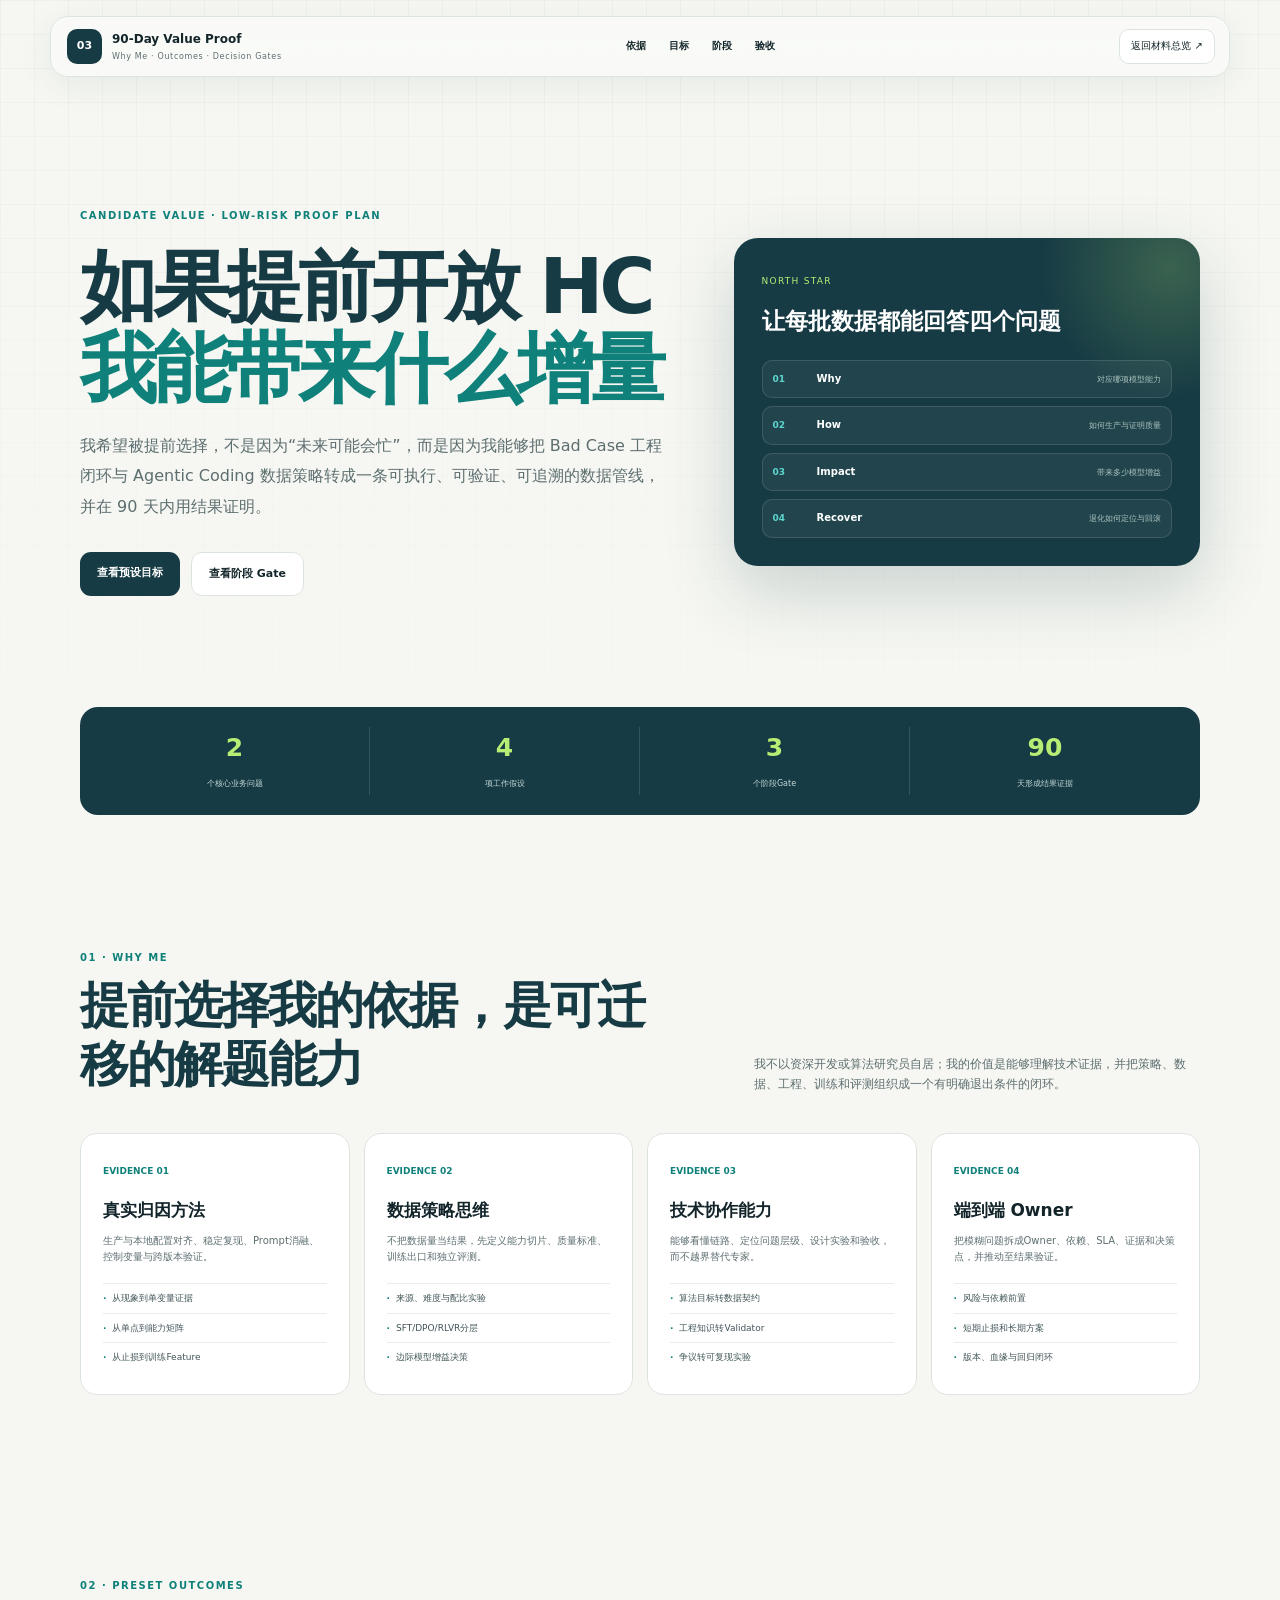
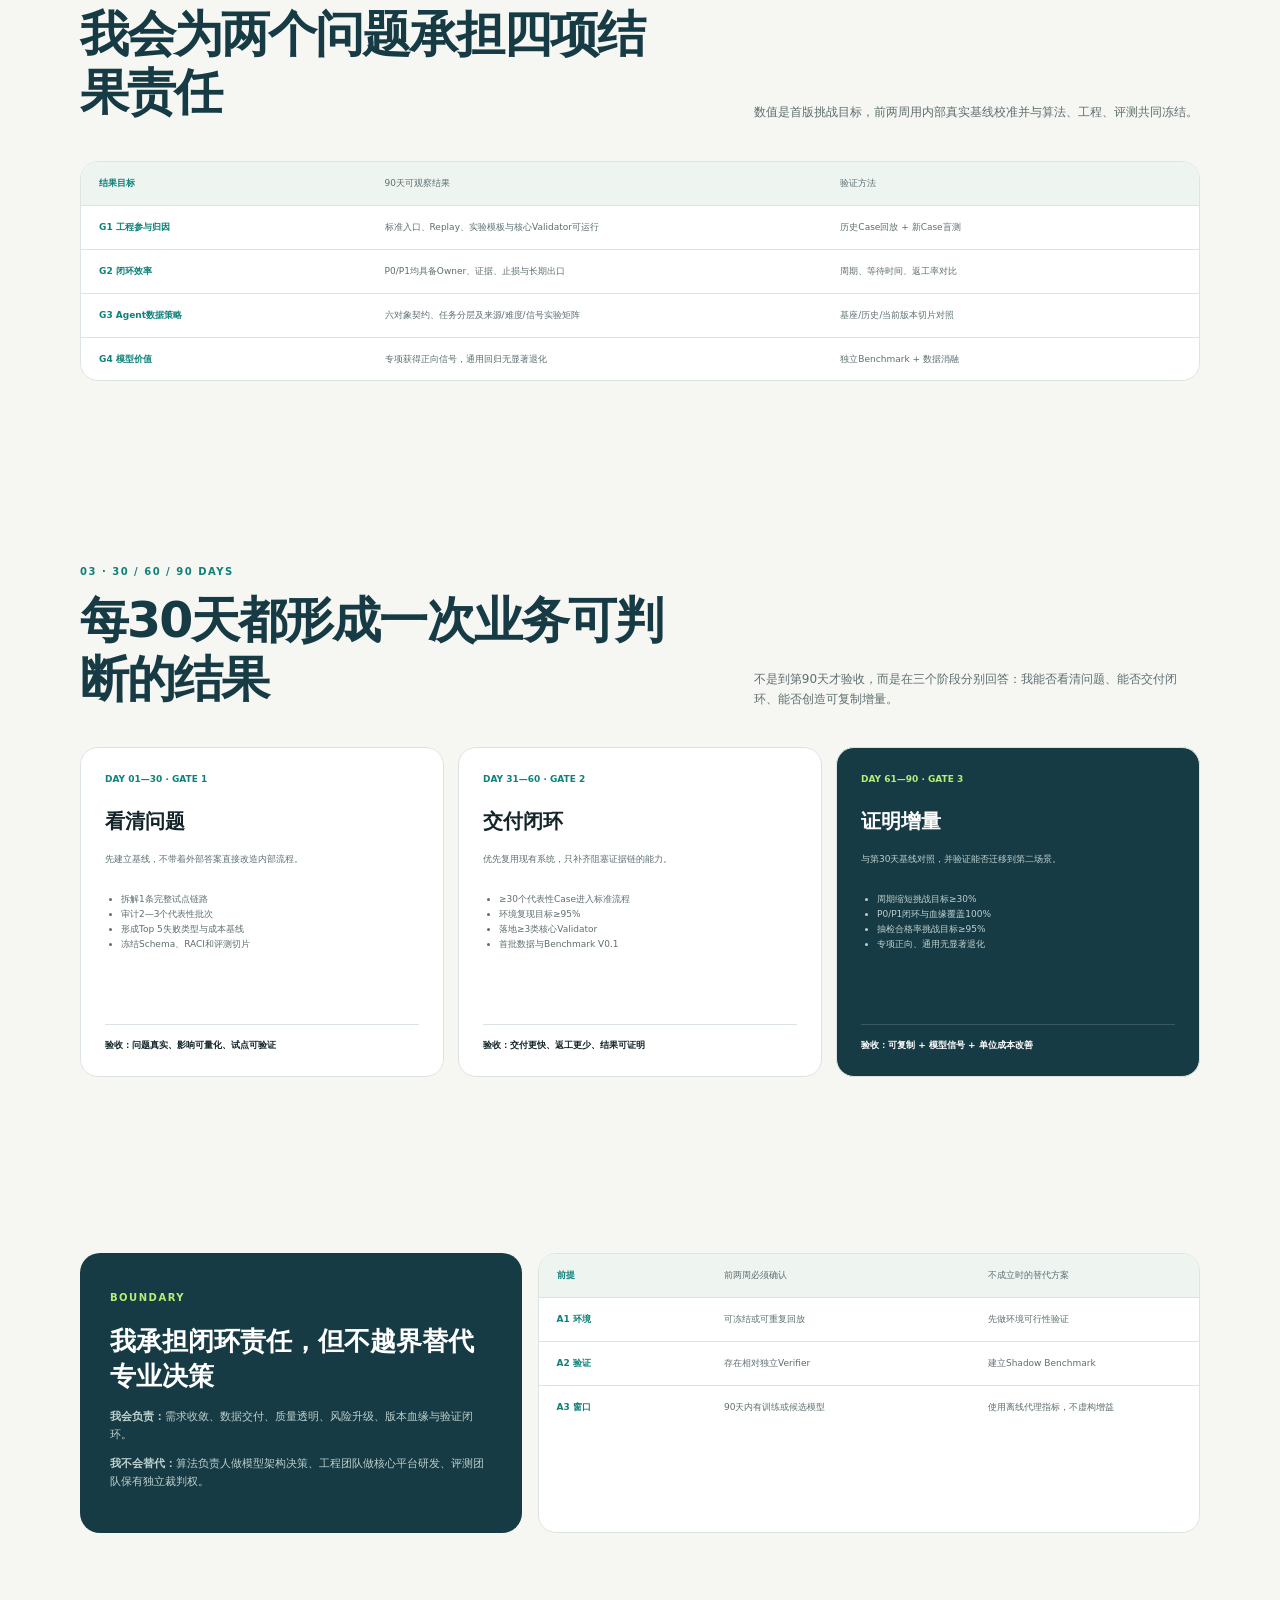
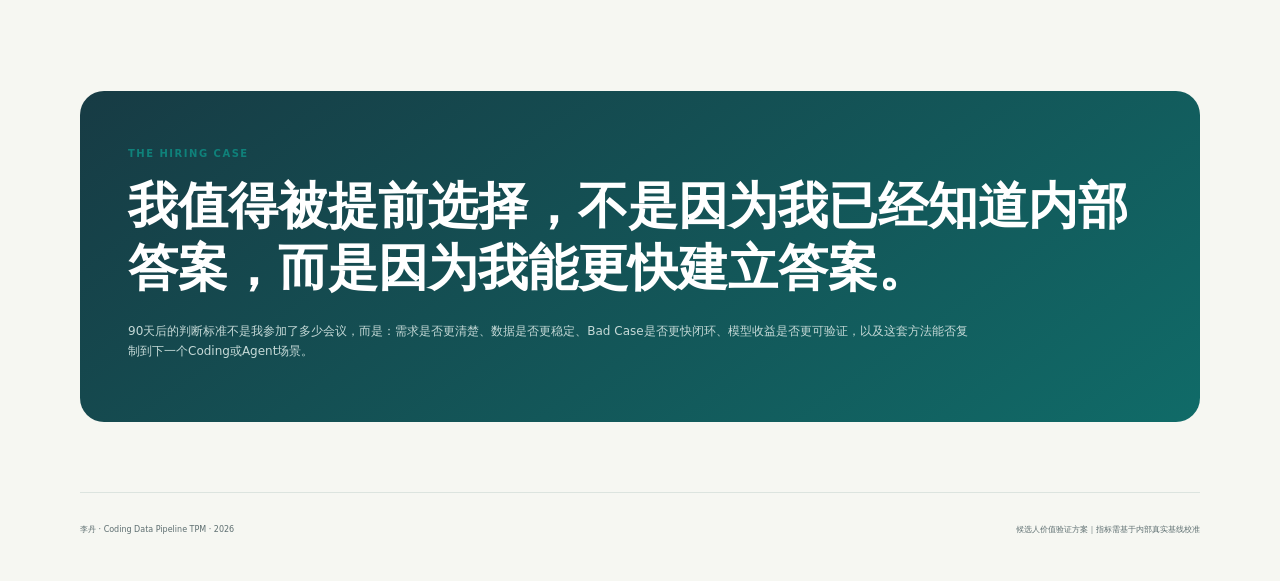
==== 90-day-value/index.html @ a31dce29 "Add three standalone interview material sites" ====
<!doctype html><html lang="zh-CN"><head><meta charset="utf-8"><meta name="viewport" content="width=device-width,initial-scale=1"><meta name="description" content="如果提前开放HC，李丹作为Coding数据管线TPM在30/60/90天可以创造什么可验证价值。"><title>提前招聘后的价值｜30/60/90 天验证计划</title><link rel="stylesheet" href="../brief.css"></head><body><div class="reading-progress"><span id="progressBar"></span></div>
<header class="nav"><a class="brand" href="#top"><i>03</i><span><b>90-Day Value Proof</b><small>Why Me · Outcomes · Decision Gates</small></span></a><nav class="nav-links"><a href="#why-me">依据</a><a href="#goals">目标</a><a href="#roadmap">阶段</a><a href="#metrics">验收</a></nav><a class="back" href="../">返回材料总览 ↗</a></header>
<main id="top"><section class="hero wrap"><div class="reveal"><div class="eyebrow">CANDIDATE VALUE · LOW-RISK PROOF PLAN</div><h1>如果提前开放 HC<br><span>我能带来什么增量</span></h1><p class="lead">我希望被提前选择，不是因为“未来可能会忙”，而是因为我能够把 Bad Case 工程闭环与 Agentic Coding 数据策略转成一条可执行、可验证、可追溯的数据管线，并在 90 天内用结果证明。</p><div class="actions"><a class="button" href="#goals">查看预设目标</a><a class="button ghost" href="#roadmap">查看阶段 Gate</a></div></div><aside class="hero-panel reveal"><span>NORTH STAR</span><h3>让每批数据都能回答四个问题</h3><div class="mini-flow"><div><b>01</b><strong>Why</strong><small>对应哪项模型能力</small></div><div><b>02</b><strong>How</strong><small>如何生产与证明质量</small></div><div><b>03</b><strong>Impact</strong><small>带来多少模型增益</small></div><div><b>04</b><strong>Recover</strong><small>退化如何定位与回滚</small></div></div></aside></section>
<section class="strip wrap reveal"><div><b>2</b><span>个核心业务问题</span></div><div><b>4</b><span>项工作假设</span></div><div><b>3</b><span>个阶段Gate</span></div><div><b>90</b><span>天形成结果证据</span></div></section>
<section class="section wrap" id="why-me"><div class="heading reveal"><div><span class="kicker">01 · WHY ME</span><h2>提前选择我的依据，是可迁移的解题能力</h2></div><p>我不以资深开发或算法研究员自居；我的价值是能够理解技术证据，并把策略、数据、工程、训练和评测组织成一个有明确退出条件的闭环。</p></div><div class="cards"><article class="card reveal"><span>EVIDENCE 01</span><h3>真实归因方法</h3><p>生产与本地配置对齐、稳定复现、Prompt消融、控制变量与跨版本验证。</p><ul><li>从现象到单变量证据</li><li>从单点到能力矩阵</li><li>从止损到训练Feature</li></ul></article><article class="card reveal"><span>EVIDENCE 02</span><h3>数据策略思维</h3><p>不把数据量当结果，先定义能力切片、质量标准、训练出口和独立评测。</p><ul><li>来源、难度与配比实验</li><li>SFT/DPO/RLVR分层</li><li>边际模型增益决策</li></ul></article><article class="card reveal"><span>EVIDENCE 03</span><h3>技术协作能力</h3><p>能够看懂链路、定位问题层级、设计实验和验收，而不越界替代专家。</p><ul><li>算法目标转数据契约</li><li>工程知识转Validator</li><li>争议转可复现实验</li></ul></article><article class="card reveal"><span>EVIDENCE 04</span><h3>端到端 Owner</h3><p>把模糊问题拆成Owner、依赖、SLA、证据和决策点，并推动至结果验证。</p><ul><li>风险与依赖前置</li><li>短期止损和长期方案</li><li>版本、血缘与回归闭环</li></ul></article></div></section>
<section class="section wrap" id="goals"><div class="heading reveal"><div><span class="kicker">02 · PRESET OUTCOMES</span><h2>我会为两个问题承担四项结果责任</h2></div><p>数值是首版挑战目标，前两周用内部真实基线校准并与算法、工程、评测共同冻结。</p></div><div class="table reveal"><div class="row"><b>结果目标</b><span>90天可观察结果</span><span>验证方法</span></div><div class="row"><b>G1 工程参与归因</b><span>标准入口、Replay、实验模板与核心Validator可运行</span><span>历史Case回放 + 新Case盲测</span></div><div class="row"><b>G2 闭环效率</b><span>P0/P1均具备Owner、证据、止损与长期出口</span><span>周期、等待时间、返工率对比</span></div><div class="row"><b>G3 Agent数据策略</b><span>六对象契约、任务分层及来源/难度/信号实验矩阵</span><span>基座/历史/当前版本切片对照</span></div><div class="row"><b>G4 模型价值</b><span>专项获得正向信号，通用回归无显著退化</span><span>独立Benchmark + 数据消融</span></div></div></section>
<section class="section wrap" id="roadmap"><div class="heading reveal"><div><span class="kicker">03 · 30 / 60 / 90 DAYS</span><h2>每30天都形成一次业务可判断的结果</h2></div><p>不是到第90天才验收，而是在三个阶段分别回答：我能否看清问题、能否交付闭环、能否创造可复制增量。</p></div><div class="roadmap"><article class="phase reveal"><span>DAY 01—30 · GATE 1</span><h3>看清问题</h3><p>先建立基线，不带着外部答案直接改造内部流程。</p><ul><li>拆解1条完整试点链路</li><li>审计2—3个代表性批次</li><li>形成Top 5失败类型与成本基线</li><li>冻结Schema、RACI和评测切片</li></ul><div class="outcome">验收：问题真实、影响可量化、试点可验证</div></article><article class="phase reveal"><span>DAY 31—60 · GATE 2</span><h3>交付闭环</h3><p>优先复用现有系统，只补齐阻塞证据链的能力。</p><ul><li>≥30个代表性Case进入标准流程</li><li>环境复现目标≥95%</li><li>落地≥3类核心Validator</li><li>首批数据与Benchmark V0.1</li></ul><div class="outcome">验收：交付更快、返工更少、结果可证明</div></article><article class="phase reveal"><span>DAY 61—90 · GATE 3</span><h3>证明增量</h3><p>与第30天基线对照，并验证能否迁移到第二场景。</p><ul><li>周期缩短挑战目标≥30%</li><li>P0/P1闭环与血缘覆盖100%</li><li>抽检合格率挑战目标≥95%</li><li>专项正向、通用无显著退化</li></ul><div class="outcome">验收：可复制 + 模型信号 + 单位成本改善</div></article></div></section>
<section class="section wrap" id="metrics"><div class="matrix"><div class="dark reveal"><span class="kicker">BOUNDARY</span><h3>我承担闭环责任，但不越界替代专业决策</h3><p><b>我会负责：</b>需求收敛、数据交付、质量透明、风险升级、版本血缘与验证闭环。</p><p><b>我不会替代：</b>算法负责人做模型架构决策、工程团队做核心平台研发、评测团队保有独立裁判权。</p></div><div class="table reveal"><div class="row"><b>前提</b><span>前两周必须确认</span><span>不成立时的替代方案</span></div><div class="row"><b>A1 环境</b><span>可冻结或可重复回放</span><span>先做环境可行性验证</span></div><div class="row"><b>A2 验证</b><span>存在相对独立Verifier</span><span>建立Shadow Benchmark</span></div><div class="row"><b>A3 窗口</b><span>90天内有训练或候选模型</span><span>使用离线代理指标，不虚构增益</span></div></div></div></section>
<section class="callout wrap reveal"><span class="kicker">THE HIRING CASE</span><h2>我值得被提前选择，不是因为我已经知道内部答案，而是因为我能更快建立答案。</h2><p>90天后的判断标准不是我参加了多少会议，而是：需求是否更清楚、数据是否更稳定、Bad Case是否更快闭环、模型收益是否更可验证，以及这套方法能否复制到下一个Coding或Agent场景。</p></section></main>
<footer class="wrap"><span>李丹 · Coding Data Pipeline TPM · 2026</span><span>候选人价值验证方案｜指标需基于内部真实基线校准</span></footer><script src="../script.js"></script></body></html>
---- brief.css ----
:root{--ink:#13252a;--muted:#5d6e70;--paper:#f6f7f2;--card:#fff;--line:#dce4df;--mint:#dff5e8;--cyan:#5dd6cf;--teal:#0f817a;--lime:#b7ed74;--navy:#173b44;--orange:#ee9d52;--shadow:0 22px 60px rgba(30,63,65,.09)}*{box-sizing:border-box}html{scroll-behavior:smooth}body{margin:0;background:var(--paper);color:var(--ink);font-family:Inter,"SF Pro Display","PingFang SC","Microsoft YaHei",system-ui,sans-serif;line-height:1.65}body:before{content:"";position:fixed;inset:0;z-index:-2;background-image:linear-gradient(rgba(23,59,68,.035) 1px,transparent 1px),linear-gradient(90deg,rgba(23,59,68,.035) 1px,transparent 1px);background-size:34px 34px;mask-image:linear-gradient(to bottom,black,transparent 90%)}a{color:inherit;text-decoration:none}.reading-progress{position:fixed;inset:0 0 auto;height:3px;z-index:100}.reading-progress span{display:block;height:100%;width:0;background:linear-gradient(90deg,var(--cyan),var(--lime))}.nav{position:sticky;top:16px;z-index:50;width:min(1180px,calc(100% - 34px));margin:16px auto 0;padding:12px 14px 12px 16px;border:1px solid var(--line);border-radius:18px;background:rgba(250,251,247,.88);backdrop-filter:blur(18px);display:flex;align-items:center;justify-content:space-between;box-shadow:0 8px 35px rgba(24,55,58,.07)}.brand{display:flex;align-items:center;gap:10px}.brand i{width:35px;height:35px;border-radius:10px;background:var(--navy);color:#fff;display:grid;place-items:center;font-size:11px;font-style:normal;font-weight:800}.brand b,.brand small{display:block}.brand b{font-size:12px}.brand small{font-size:8px;color:var(--muted);letter-spacing:.08em}.nav-links{display:flex;gap:23px;font-size:10px;font-weight:700}.nav-links a:hover{color:var(--teal)}.back{font-size:10px;border:1px solid var(--line);background:#fff;border-radius:10px;padding:8px 11px}.wrap{width:min(1120px,calc(100% - 48px));margin:auto}.hero{min-height:630px;display:grid;grid-template-columns:1.12fr .88fr;gap:60px;align-items:center;padding:80px 0 60px}.eyebrow,.kicker{font-size:10px;letter-spacing:.15em;color:var(--teal);font-weight:800}.hero h1{font-size:clamp(48px,6vw,78px);line-height:1.06;letter-spacing:-.055em;margin:22px 0;color:var(--navy)}.hero h1 span{color:var(--teal)}.lead{font-size:16px;color:var(--muted);max-width:670px;line-height:1.9}.actions{display:flex;gap:11px;margin-top:30px}.button{font-size:11px;font-weight:750;padding:12px 17px;border-radius:11px;background:var(--navy);color:#fff}.button.ghost{background:#fff;color:var(--ink);border:1px solid var(--line)}.hero-panel{background:var(--navy);color:#fff;border-radius:24px;padding:28px;box-shadow:0 25px 70px rgba(23,59,68,.2);position:relative;overflow:hidden}.hero-panel:before{content:"";position:absolute;width:260px;height:260px;border-radius:50%;right:-100px;top:-100px;background:radial-gradient(circle,rgba(183,237,116,.22),transparent 70%)}.hero-panel>span{font-size:9px;color:var(--lime);letter-spacing:.14em}.hero-panel h3{font-size:23px;line-height:1.45;margin:12px 0 22px}.hero-panel .mini-flow{display:flex;flex-direction:column;gap:8px}.mini-flow div{display:grid;grid-template-columns:34px 1fr auto;align-items:center;gap:10px;padding:10px;border:1px solid rgba(255,255,255,.12);background:rgba(255,255,255,.05);border-radius:10px}.mini-flow b{font-size:9px;color:var(--cyan)}.mini-flow strong{font-size:10px}.mini-flow small{font-size:8px;color:#aac2c0}.strip{display:grid;grid-template-columns:repeat(4,1fr);background:var(--navy);color:#fff;border-radius:18px;padding:20px;margin-bottom:40px}.strip div{text-align:center;border-right:1px solid rgba(255,255,255,.13)}.strip div:last-child{border:0}.strip b{display:block;font-size:25px;color:var(--lime)}.strip span{font-size:8px;color:#c2d8d6}.section{padding:88px 0}.heading{display:grid;grid-template-columns:1.15fr .85fr;gap:70px;align-items:end;margin-bottom:38px}.heading h2{font-size:clamp(32px,4vw,49px);line-height:1.2;letter-spacing:-.04em;color:var(--navy);margin:8px 0 0}.heading p{font-size:12px;color:var(--muted);margin:0}.cards{display:grid;grid-template-columns:repeat(4,1fr);gap:14px}.card{background:#fff;border:1px solid var(--line);border-radius:17px;padding:22px;min-height:250px}.card>span{font-size:9px;color:var(--teal);font-weight:800}.card h3{font-size:17px;line-height:1.45;margin:16px 0 8px}.card p{font-size:10px;color:var(--muted)}.card ul{list-style:none;padding:0;margin:17px 0 0}.card li{font-size:9px;color:#405457;padding:7px 0;border-top:1px solid #e8ede9}.card li:before{content:"·";color:var(--teal);font-weight:900;margin-right:6px}.board{background:#fff;border:1px solid var(--line);border-radius:21px;padding:27px;box-shadow:var(--shadow)}.board-head{display:flex;justify-content:space-between;align-items:center;margin-bottom:22px}.board-head h3{font-size:19px;margin:0}.badge{font-size:8px;color:var(--teal);background:var(--mint);border-radius:20px;padding:6px 9px}.pipeline{display:grid;grid-template-columns:repeat(6,1fr);gap:8px}.node{padding:14px 10px;border:1px solid var(--line);border-radius:12px;background:#fafbf8;min-height:110px}.node b{display:block;font-size:8px;color:var(--teal)}.node strong{display:block;font-size:10px;margin:11px 0 4px}.node small{font-size:8px;color:var(--muted)}.state{display:grid;grid-template-columns:repeat(5,1fr);gap:9px}.state div{border:1px solid var(--line);border-radius:13px;padding:15px;background:#fff}.state b{display:block;color:var(--teal);font-size:9px}.state strong{display:block;font-size:11px;margin:6px 0}.state small{font-size:8px;color:var(--muted)}.matrix{display:grid;grid-template-columns:.8fr 1.2fr;gap:16px}.dark{background:var(--navy);color:#fff;border-radius:20px;padding:30px}.dark .kicker{color:var(--lime)}.dark h3{font-size:26px;line-height:1.35;margin:14px 0}.dark p{font-size:11px;color:#bdd0ce}.table{background:#fff;border:1px solid var(--line);border-radius:18px;overflow:hidden}.row{display:grid;grid-template-columns:.8fr 1.3fr 1fr;gap:13px;padding:14px 18px;border-top:1px solid var(--line);align-items:center}.row:first-child{border:0;background:#eef5f0}.row b,.row span{font-size:9px}.row b{color:var(--teal)}.row span{color:var(--muted)}.roadmap{display:grid;grid-template-columns:repeat(3,1fr);gap:14px}.phase{background:#fff;border:1px solid var(--line);border-radius:18px;padding:24px;min-height:330px;display:flex;flex-direction:column}.phase:nth-child(3){background:var(--navy);color:#fff}.phase>span{font-size:9px;color:var(--teal);font-weight:800}.phase:nth-child(3)>span{color:var(--lime)}.phase h3{font-size:20px;margin:18px 0 5px}.phase p,.phase li{font-size:9px;color:var(--muted)}.phase:nth-child(3) p,.phase:nth-child(3) li{color:#bed1cf}.phase ul{padding-left:16px}.outcome{margin-top:auto;border-top:1px solid var(--line);padding-top:13px;font-size:9px;font-weight:700}.phase:nth-child(3) .outcome{border-color:rgba(255,255,255,.15)}.callout{background:linear-gradient(145deg,var(--navy),#106b68);color:#fff;border-radius:24px;padding:48px;margin:70px auto}.callout h2{font-size:clamp(30px,4vw,50px);line-height:1.25;margin:10px 0 22px}.callout p{font-size:12px;color:#c5d9d7;max-width:850px}.source-list{display:flex;gap:10px;flex-wrap:wrap;margin-top:25px}.source-list a{font-size:8px;padding:7px 9px;border:1px solid rgba(255,255,255,.18);border-radius:20px}footer{padding:30px 0 45px;border-top:1px solid var(--line);display:flex;justify-content:space-between;gap:30px;color:var(--muted);font-size:8px}.reveal{opacity:0;transform:translateY(16px);transition:.65s ease}.reveal.visible{opacity:1;transform:none}@media(max-width:900px){.hero,.heading,.matrix{grid-template-columns:1fr}.cards{grid-template-columns:repeat(2,1fr)}.pipeline{grid-template-columns:repeat(3,1fr)}.state{grid-template-columns:repeat(2,1fr)}.roadmap{grid-template-columns:1fr}.nav-links{display:none}}@media(max-width:600px){.wrap{width:calc(100% - 28px)}.hero{padding-top:60px;gap:25px}.hero h1{font-size:43px}.actions{flex-direction:column}.button{text-align:center}.cards{grid-template-columns:1fr}.pipeline{grid-template-columns:repeat(2,1fr)}.state{grid-template-columns:1fr}.strip{padding:15px 5px}.strip b{font-size:20px}.strip span{font-size:6px}.row{grid-template-columns:1fr;gap:4px}.callout{padding:32px 24px}footer{flex-direction:column}.nav{top:8px;width:calc(100% - 20px)}.back{display:none}}@media(prefers-reduced-motion:reduce){.reveal{opacity:1;transform:none;transition:none}}
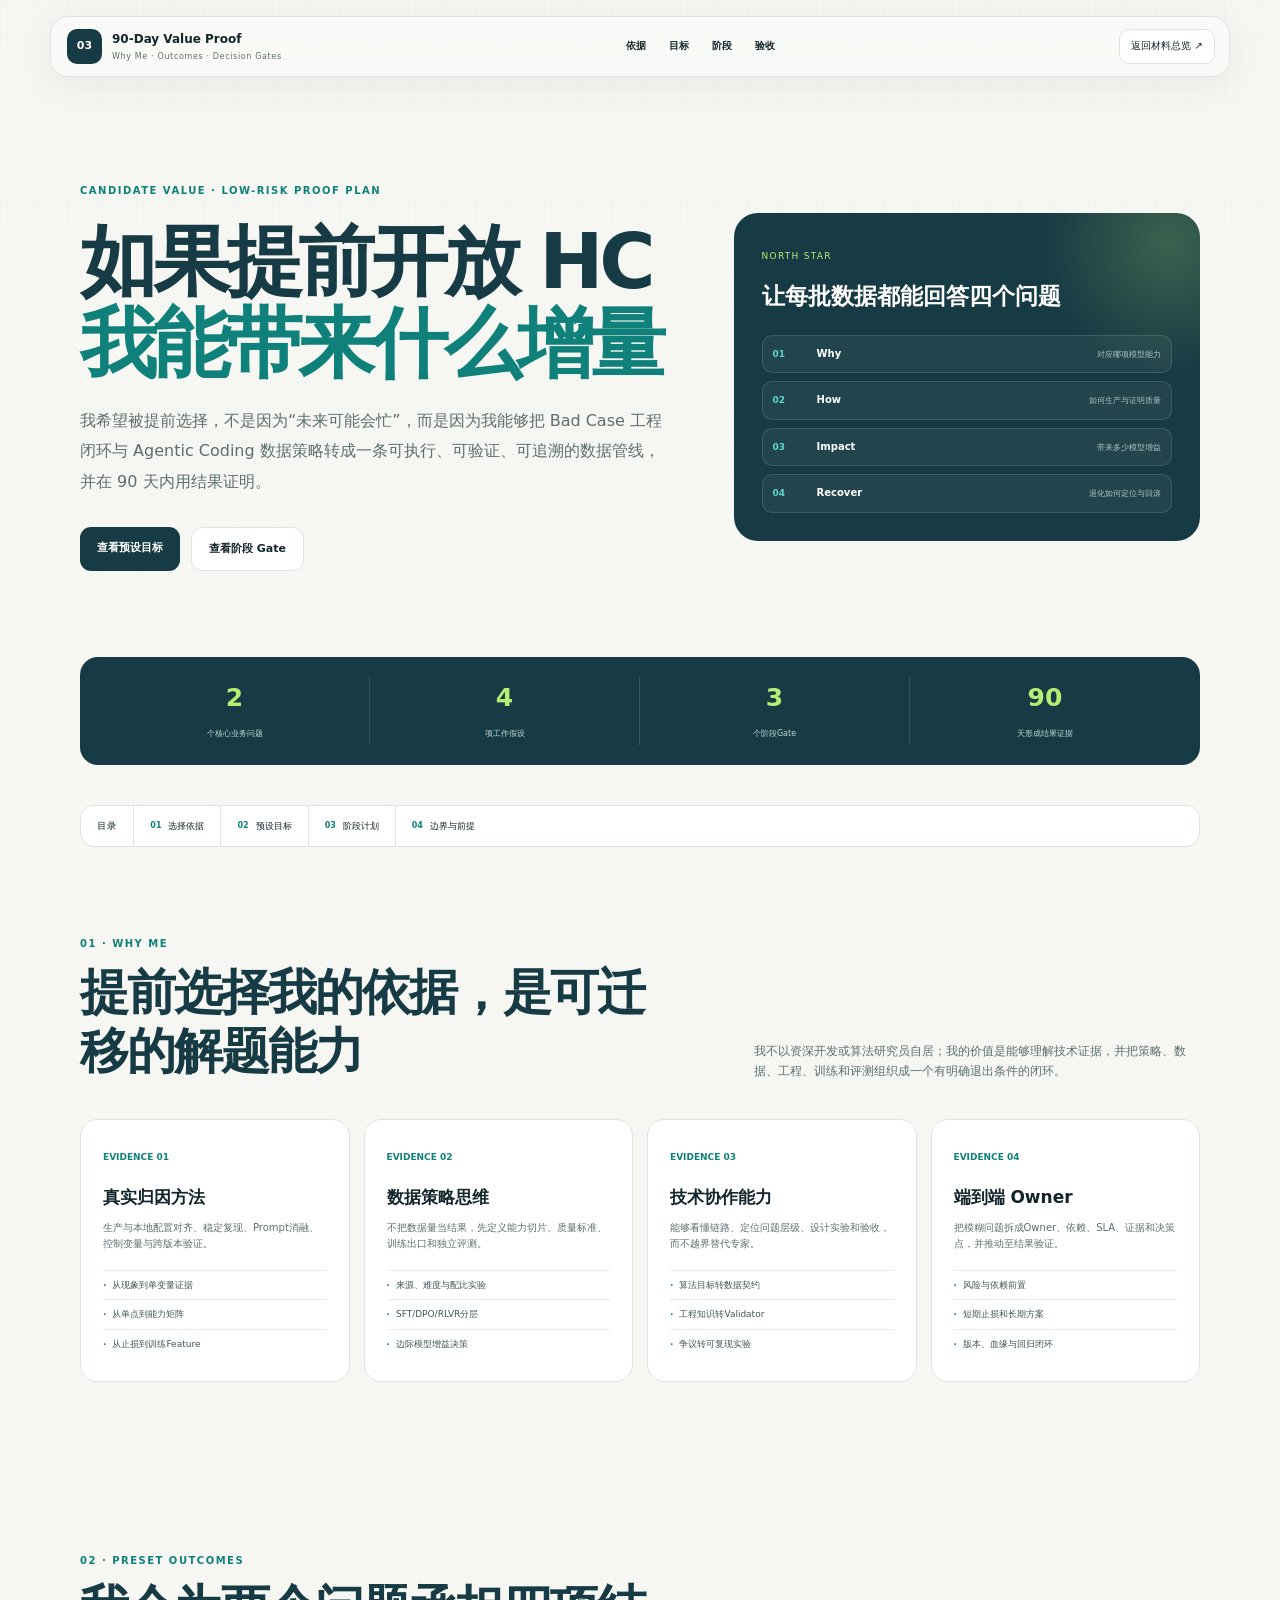
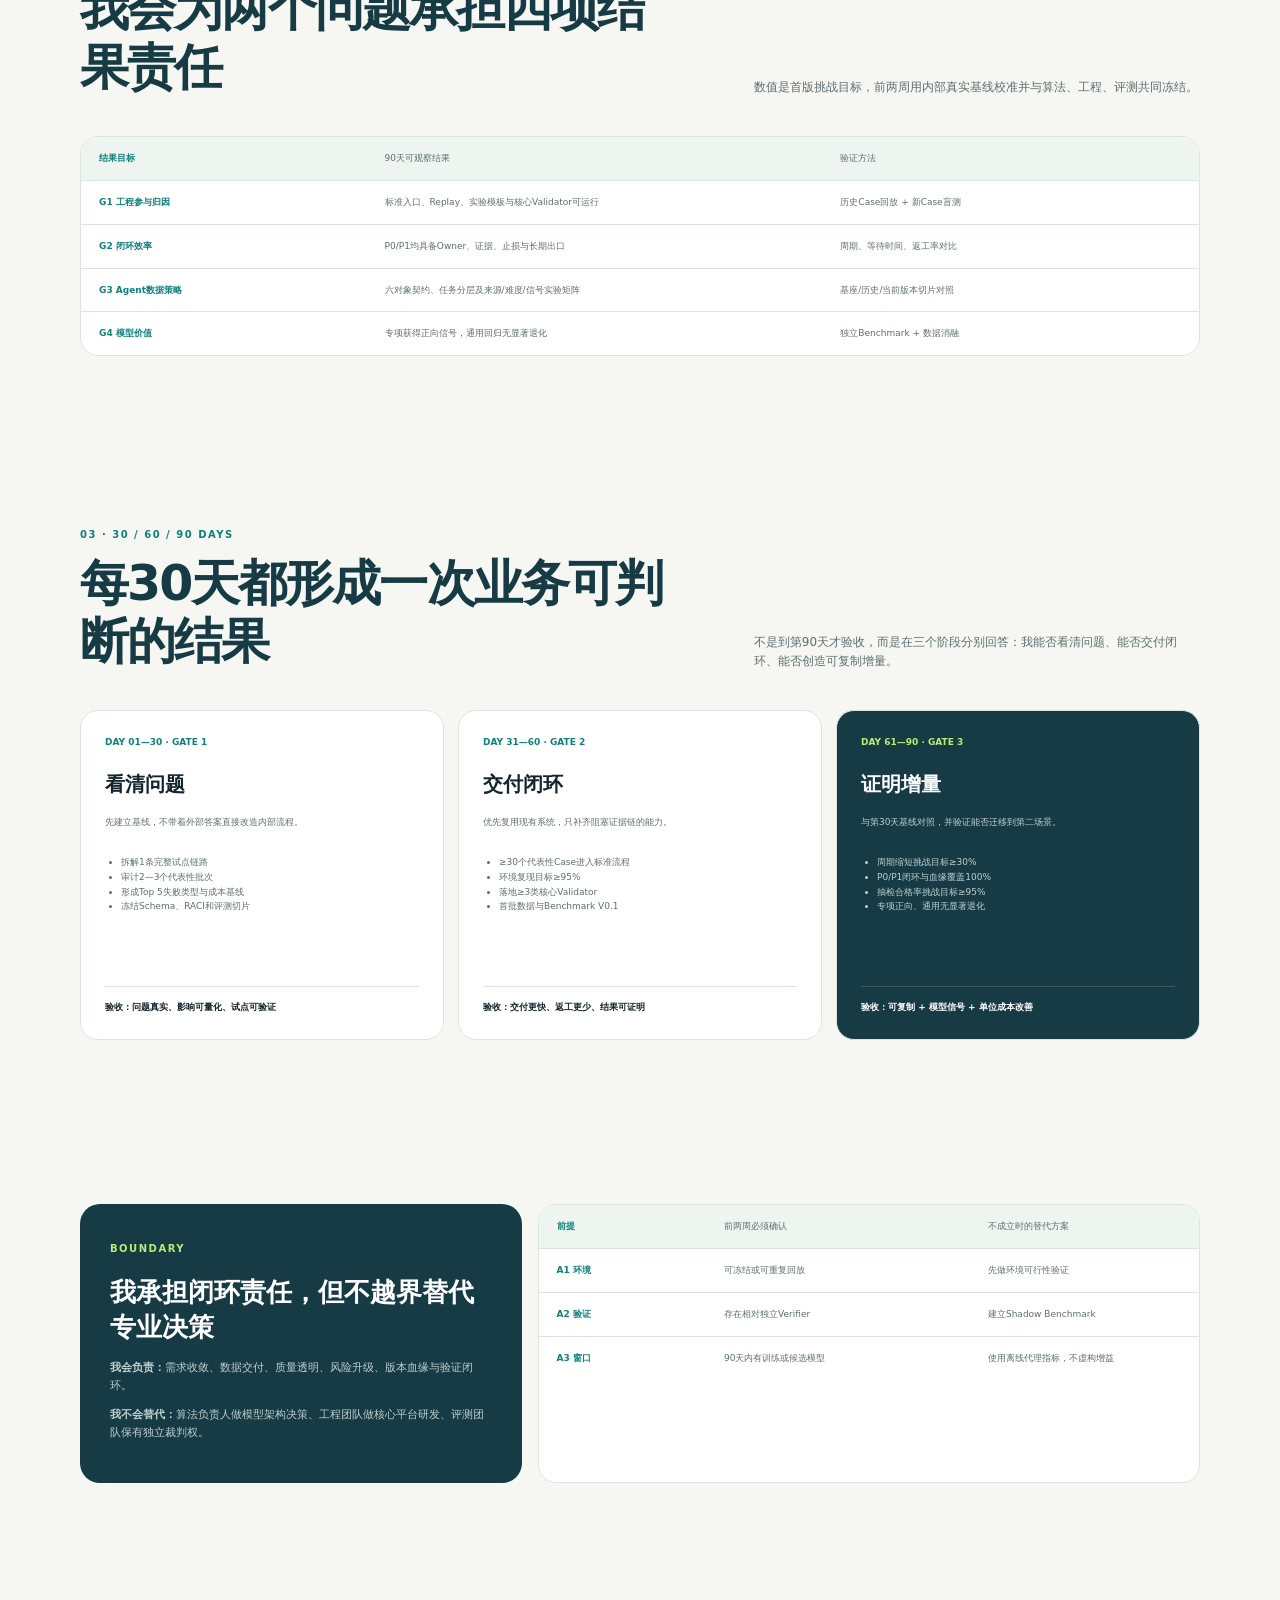
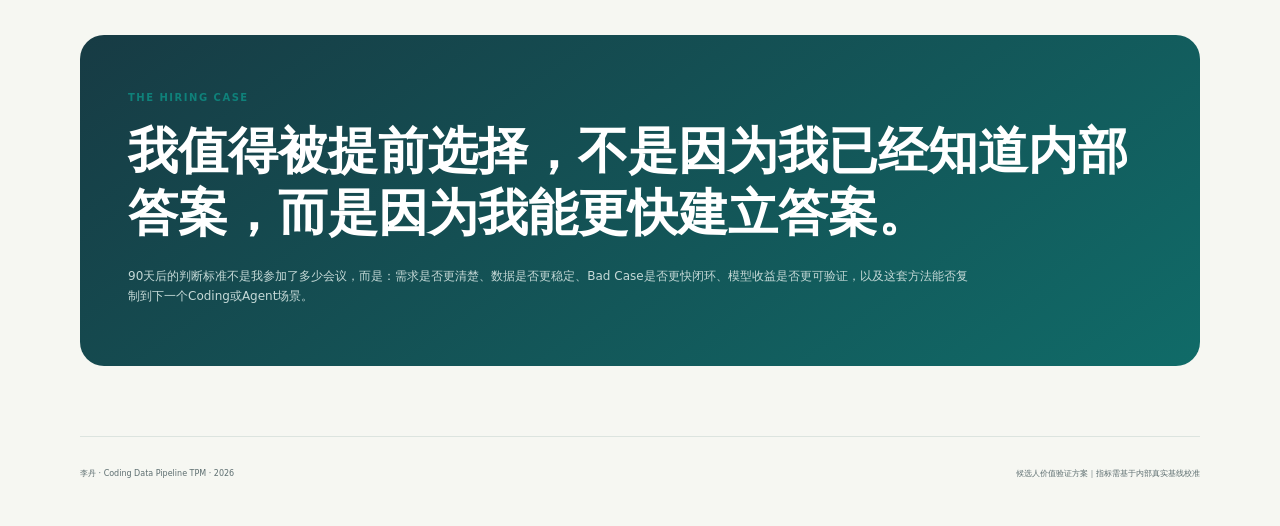
==== commit 6e93efa6: "Simplify pages and add contents navigation" ====
--- a/90-day-value/index.html
+++ b/90-day-value/index.html
@@ -1,7 +1,8 @@
-<!doctype html><html lang="zh-CN"><head><meta charset="utf-8"><meta name="viewport" content="width=device-width,initial-scale=1"><meta name="description" content="如果提前开放HC，李丹作为Coding数据管线TPM在30/60/90天可以创造什么可验证价值。"><title>提前招聘后的价值｜30/60/90 天验证计划</title><link rel="stylesheet" href="../brief.css"></head><body><div class="reading-progress"><span id="progressBar"></span></div>
+<!doctype html><html lang="zh-CN"><head><meta charset="utf-8"><meta name="viewport" content="width=device-width,initial-scale=1"><meta name="description" content="如果提前开放HC，李丹作为Coding数据管线TPM在30/60/90天可以创造什么可验证价值。"><title>提前招聘后的价值｜30/60/90 天验证计划</title><link rel="stylesheet" href="../brief.css"><link rel="stylesheet" href="../clean.css"></head><body><div class="reading-progress"><span id="progressBar"></span></div>
 <header class="nav"><a class="brand" href="#top"><i>03</i><span><b>90-Day Value Proof</b><small>Why Me · Outcomes · Decision Gates</small></span></a><nav class="nav-links"><a href="#why-me">依据</a><a href="#goals">目标</a><a href="#roadmap">阶段</a><a href="#metrics">验收</a></nav><a class="back" href="../">返回材料总览 ↗</a></header>
 <main id="top"><section class="hero wrap"><div class="reveal"><div class="eyebrow">CANDIDATE VALUE · LOW-RISK PROOF PLAN</div><h1>如果提前开放 HC<br><span>我能带来什么增量</span></h1><p class="lead">我希望被提前选择，不是因为“未来可能会忙”，而是因为我能够把 Bad Case 工程闭环与 Agentic Coding 数据策略转成一条可执行、可验证、可追溯的数据管线，并在 90 天内用结果证明。</p><div class="actions"><a class="button" href="#goals">查看预设目标</a><a class="button ghost" href="#roadmap">查看阶段 Gate</a></div></div><aside class="hero-panel reveal"><span>NORTH STAR</span><h3>让每批数据都能回答四个问题</h3><div class="mini-flow"><div><b>01</b><strong>Why</strong><small>对应哪项模型能力</small></div><div><b>02</b><strong>How</strong><small>如何生产与证明质量</small></div><div><b>03</b><strong>Impact</strong><small>带来多少模型增益</small></div><div><b>04</b><strong>Recover</strong><small>退化如何定位与回滚</small></div></div></aside></section>
 <section class="strip wrap reveal"><div><b>2</b><span>个核心业务问题</span></div><div><b>4</b><span>项工作假设</span></div><div><b>3</b><span>个阶段Gate</span></div><div><b>90</b><span>天形成结果证据</span></div></section>
+<aside class="toc wrap reveal" aria-label="页面目录"><span>目录</span><a href="#why-me"><b>01</b>选择依据</a><a href="#goals"><b>02</b>预设目标</a><a href="#roadmap"><b>03</b>阶段计划</a><a href="#metrics"><b>04</b>边界与前提</a></aside>
 <section class="section wrap" id="why-me"><div class="heading reveal"><div><span class="kicker">01 · WHY ME</span><h2>提前选择我的依据，是可迁移的解题能力</h2></div><p>我不以资深开发或算法研究员自居；我的价值是能够理解技术证据，并把策略、数据、工程、训练和评测组织成一个有明确退出条件的闭环。</p></div><div class="cards"><article class="card reveal"><span>EVIDENCE 01</span><h3>真实归因方法</h3><p>生产与本地配置对齐、稳定复现、Prompt消融、控制变量与跨版本验证。</p><ul><li>从现象到单变量证据</li><li>从单点到能力矩阵</li><li>从止损到训练Feature</li></ul></article><article class="card reveal"><span>EVIDENCE 02</span><h3>数据策略思维</h3><p>不把数据量当结果，先定义能力切片、质量标准、训练出口和独立评测。</p><ul><li>来源、难度与配比实验</li><li>SFT/DPO/RLVR分层</li><li>边际模型增益决策</li></ul></article><article class="card reveal"><span>EVIDENCE 03</span><h3>技术协作能力</h3><p>能够看懂链路、定位问题层级、设计实验和验收，而不越界替代专家。</p><ul><li>算法目标转数据契约</li><li>工程知识转Validator</li><li>争议转可复现实验</li></ul></article><article class="card reveal"><span>EVIDENCE 04</span><h3>端到端 Owner</h3><p>把模糊问题拆成Owner、依赖、SLA、证据和决策点，并推动至结果验证。</p><ul><li>风险与依赖前置</li><li>短期止损和长期方案</li><li>版本、血缘与回归闭环</li></ul></article></div></section>
 <section class="section wrap" id="goals"><div class="heading reveal"><div><span class="kicker">02 · PRESET OUTCOMES</span><h2>我会为两个问题承担四项结果责任</h2></div><p>数值是首版挑战目标，前两周用内部真实基线校准并与算法、工程、评测共同冻结。</p></div><div class="table reveal"><div class="row"><b>结果目标</b><span>90天可观察结果</span><span>验证方法</span></div><div class="row"><b>G1 工程参与归因</b><span>标准入口、Replay、实验模板与核心Validator可运行</span><span>历史Case回放 + 新Case盲测</span></div><div class="row"><b>G2 闭环效率</b><span>P0/P1均具备Owner、证据、止损与长期出口</span><span>周期、等待时间、返工率对比</span></div><div class="row"><b>G3 Agent数据策略</b><span>六对象契约、任务分层及来源/难度/信号实验矩阵</span><span>基座/历史/当前版本切片对照</span></div><div class="row"><b>G4 模型价值</b><span>专项获得正向信号，通用回归无显著退化</span><span>独立Benchmark + 数据消融</span></div></div></section>
 <section class="section wrap" id="roadmap"><div class="heading reveal"><div><span class="kicker">03 · 30 / 60 / 90 DAYS</span><h2>每30天都形成一次业务可判断的结果</h2></div><p>不是到第90天才验收，而是在三个阶段分别回答：我能否看清问题、能否交付闭环、能否创造可复制增量。</p></div><div class="roadmap"><article class="phase reveal"><span>DAY 01—30 · GATE 1</span><h3>看清问题</h3><p>先建立基线，不带着外部答案直接改造内部流程。</p><ul><li>拆解1条完整试点链路</li><li>审计2—3个代表性批次</li><li>形成Top 5失败类型与成本基线</li><li>冻结Schema、RACI和评测切片</li></ul><div class="outcome">验收：问题真实、影响可量化、试点可验证</div></article><article class="phase reveal"><span>DAY 31—60 · GATE 2</span><h3>交付闭环</h3><p>优先复用现有系统，只补齐阻塞证据链的能力。</p><ul><li>≥30个代表性Case进入标准流程</li><li>环境复现目标≥95%</li><li>落地≥3类核心Validator</li><li>首批数据与Benchmark V0.1</li></ul><div class="outcome">验收：交付更快、返工更少、结果可证明</div></article><article class="phase reveal"><span>DAY 61—90 · GATE 3</span><h3>证明增量</h3><p>与第30天基线对照，并验证能否迁移到第二场景。</p><ul><li>周期缩短挑战目标≥30%</li><li>P0/P1闭环与血缘覆盖100%</li><li>抽检合格率挑战目标≥95%</li><li>专项正向、通用无显著退化</li></ul><div class="outcome">验收：可复制 + 模型信号 + 单位成本改善</div></article></div></section>
--- a/clean.css
+++ b/clean.css
@@ -0,0 +1,3 @@
+/* Shared clarity pass: quieter background, flatter cards and explicit contents navigation. */
+body:before{opacity:.58}.hero{min-height:580px}.section{padding-top:82px;padding-bottom:82px}.hero-panel,.board,.card,.table,.phase,.strategy-card,.flow-board,.compare,.metric-rings,.metric-bars{box-shadow:none!important}.callout{box-shadow:none}.toc,.overview-toc{display:flex;align-items:center;gap:0;background:#fff;border:1px solid var(--line);border-radius:14px;padding:0 16px;margin-top:15px;overflow-x:auto}.toc>span,.overview-toc>span{font-size:9px;letter-spacing:.13em;color:var(--muted);font-weight:800;padding-right:16px;white-space:nowrap}.toc a,.overview-toc a{display:flex;align-items:center;gap:7px;padding:13px 16px;border-left:1px solid var(--line);font-size:9px;white-space:nowrap}.toc a:hover,.overview-toc a:hover{color:var(--teal);background:#f8faf7}.toc a b,.overview-toc a b{color:var(--teal);font-size:8px}.materials a{box-shadow:none!important}.materials a:hover{transform:none!important;background:#fbfcf9}
+@media(max-width:700px){.hero{min-height:auto}.section{padding-top:66px;padding-bottom:66px}.toc,.overview-toc{padding:0 10px}.toc a,.overview-toc a{padding:11px 12px}}
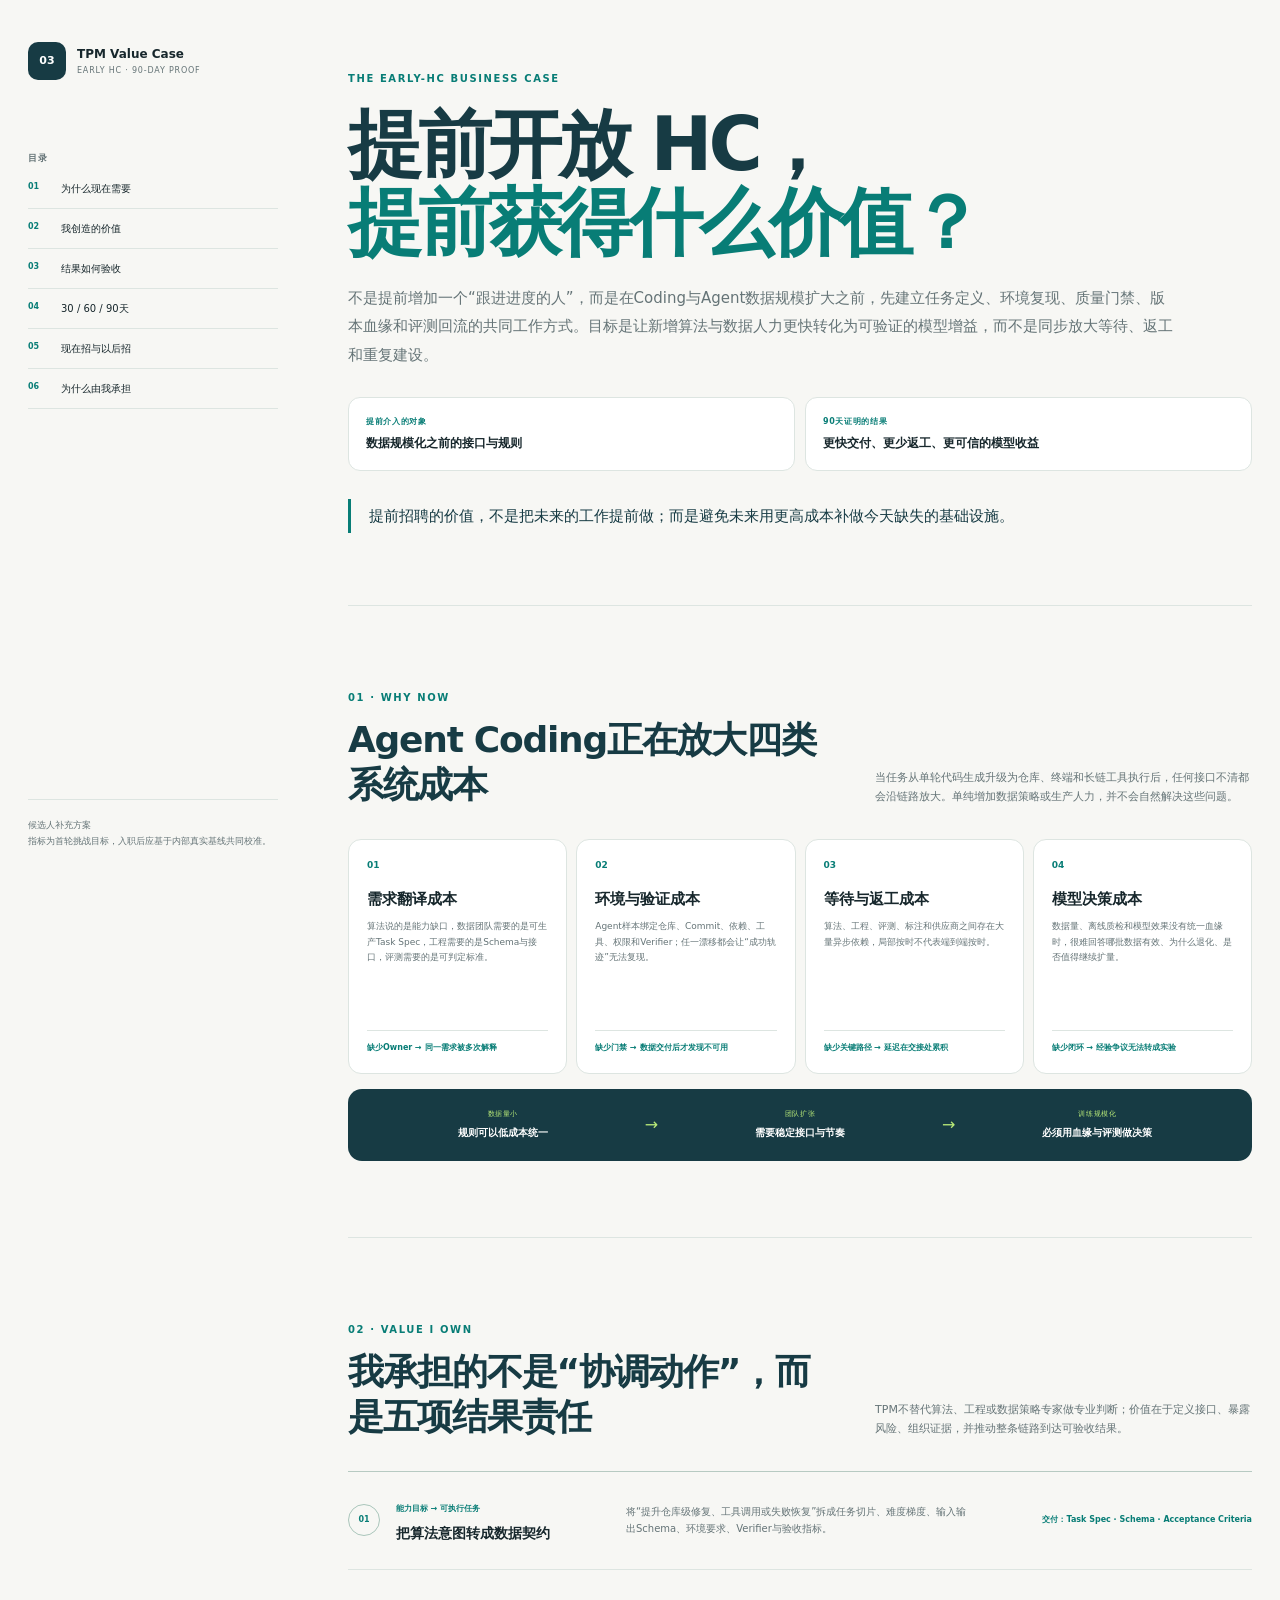
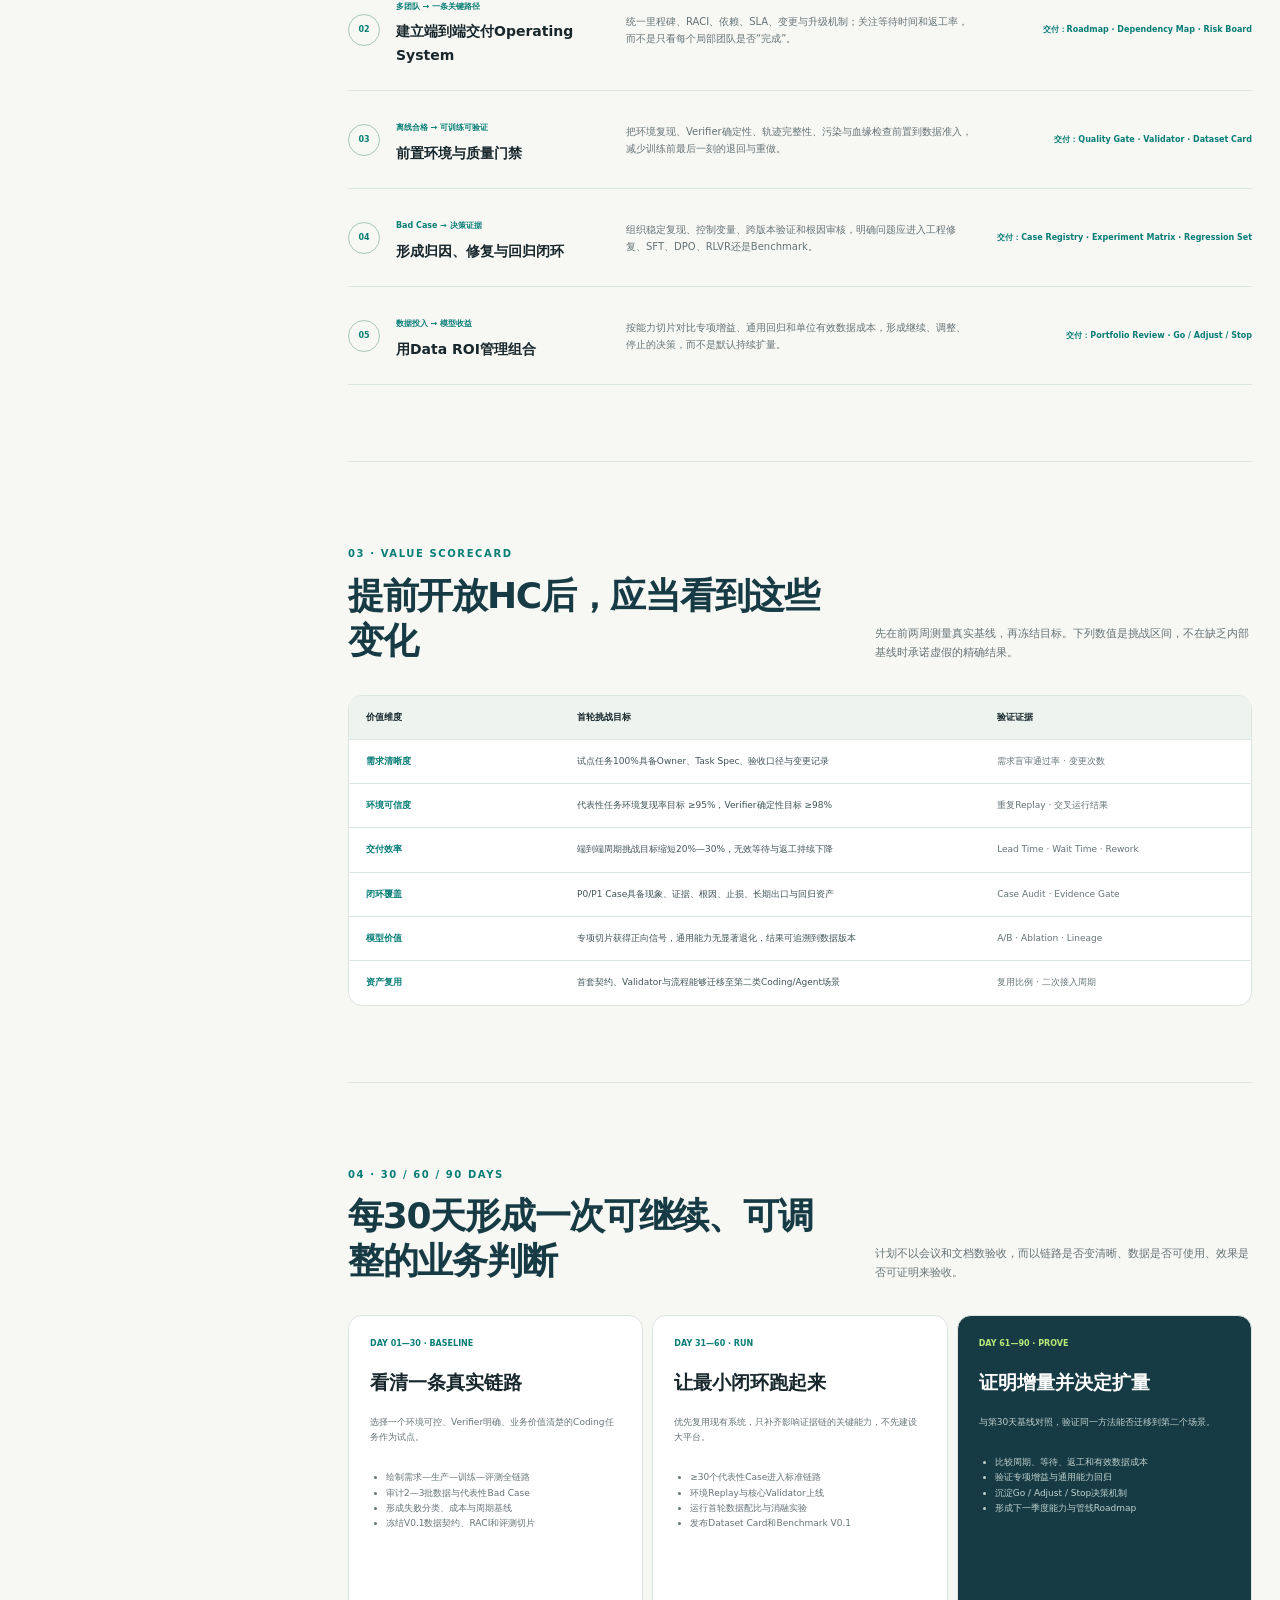
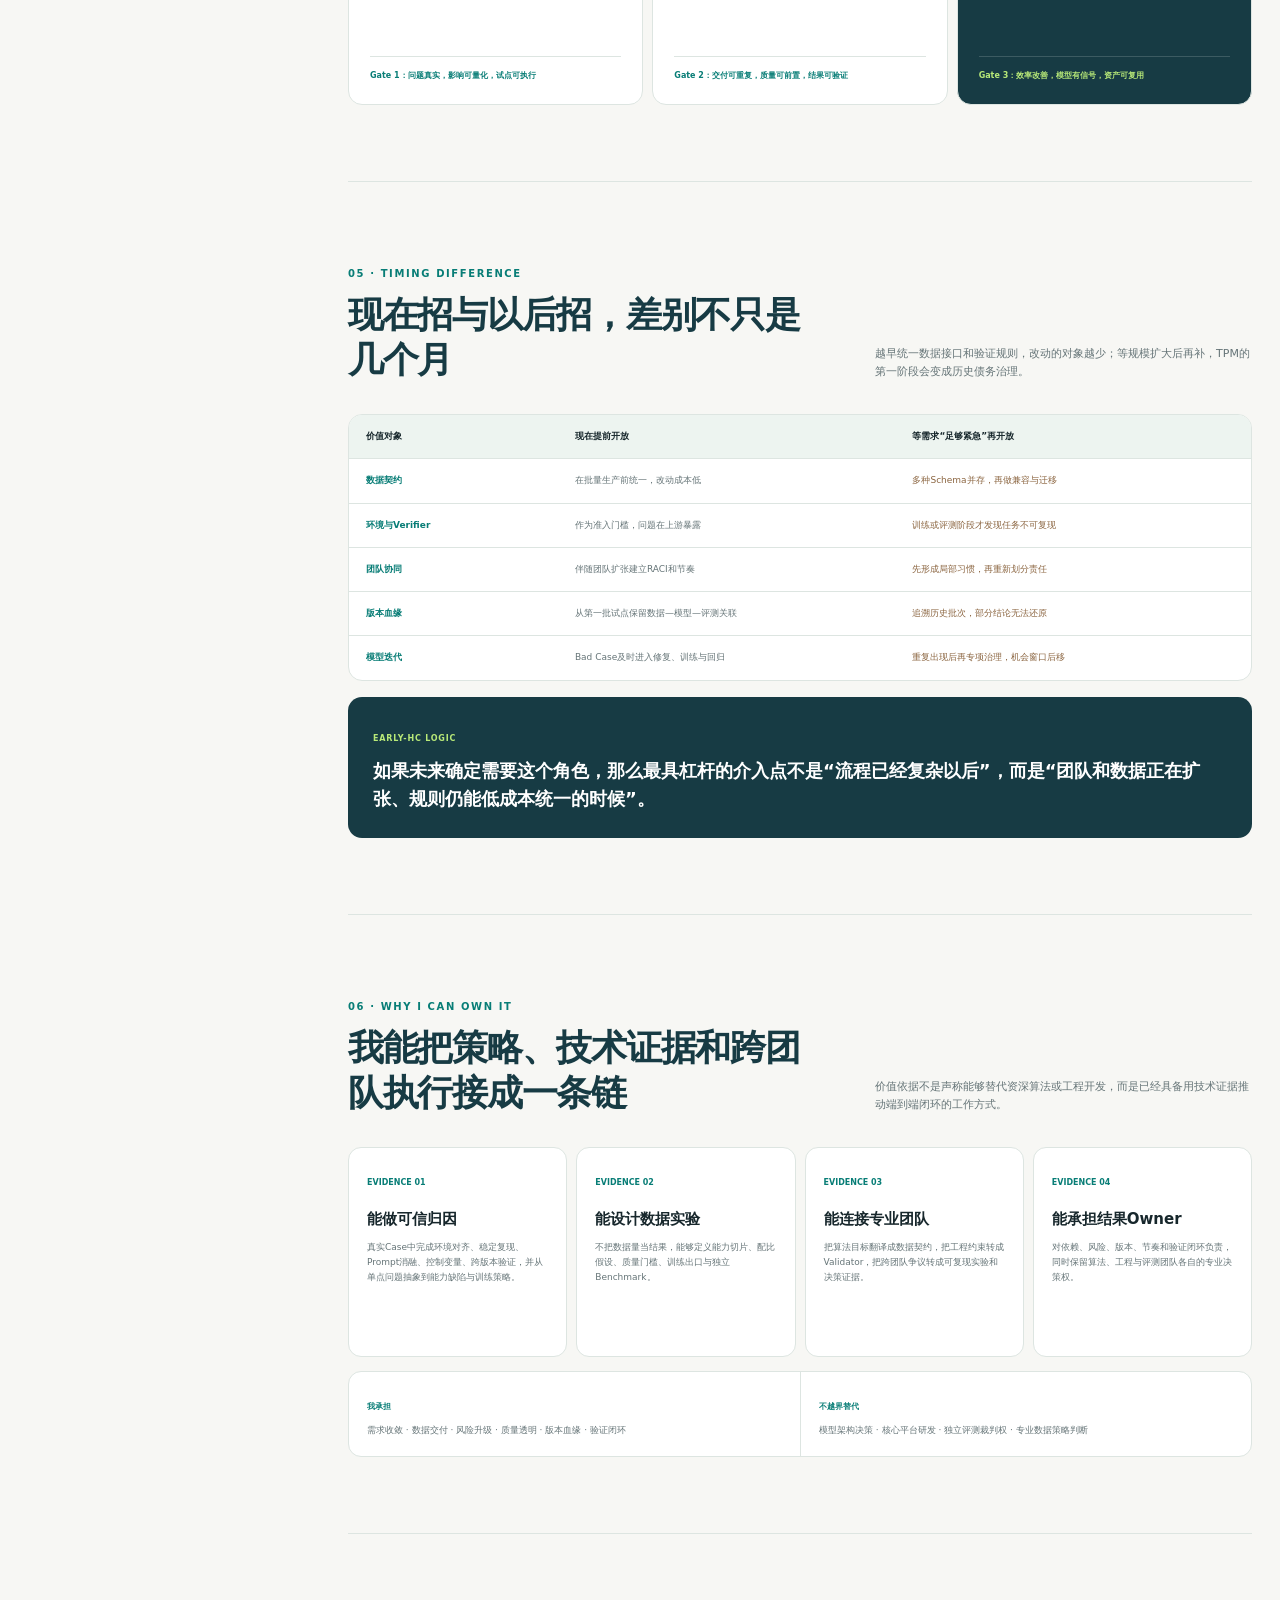
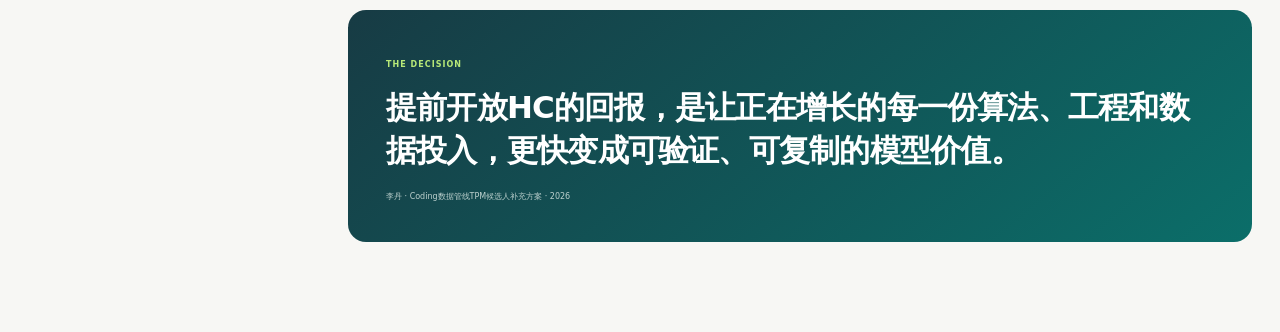
==== commit 66b12cb9: "sharpen early TPM HC value case" ====
--- a/90-day-value/index.html
+++ b/90-day-value/index.html
@@ -1,11 +1,116 @@
-<!doctype html><html lang="zh-CN"><head><meta charset="utf-8"><meta name="viewport" content="width=device-width,initial-scale=1"><meta name="description" content="如果提前开放HC，李丹作为Coding数据管线TPM在30/60/90天可以创造什么可验证价值。"><title>提前招聘后的价值｜30/60/90 天验证计划</title><link rel="stylesheet" href="../brief.css"><link rel="stylesheet" href="../clean.css"></head><body><div class="reading-progress"><span id="progressBar"></span></div>
-<header class="nav"><a class="brand" href="#top"><i>03</i><span><b>90-Day Value Proof</b><small>Why Me · Outcomes · Decision Gates</small></span></a><nav class="nav-links"><a href="#why-me">依据</a><a href="#goals">目标</a><a href="#roadmap">阶段</a><a href="#metrics">验收</a></nav><a class="back" href="../">返回材料总览 ↗</a></header>
-<main id="top"><section class="hero wrap"><div class="reveal"><div class="eyebrow">CANDIDATE VALUE · LOW-RISK PROOF PLAN</div><h1>如果提前开放 HC<br><span>我能带来什么增量</span></h1><p class="lead">我希望被提前选择，不是因为“未来可能会忙”，而是因为我能够把 Bad Case 工程闭环与 Agentic Coding 数据策略转成一条可执行、可验证、可追溯的数据管线，并在 90 天内用结果证明。</p><div class="actions"><a class="button" href="#goals">查看预设目标</a><a class="button ghost" href="#roadmap">查看阶段 Gate</a></div></div><aside class="hero-panel reveal"><span>NORTH STAR</span><h3>让每批数据都能回答四个问题</h3><div class="mini-flow"><div><b>01</b><strong>Why</strong><small>对应哪项模型能力</small></div><div><b>02</b><strong>How</strong><small>如何生产与证明质量</small></div><div><b>03</b><strong>Impact</strong><small>带来多少模型增益</small></div><div><b>04</b><strong>Recover</strong><small>退化如何定位与回滚</small></div></div></aside></section>
-<section class="strip wrap reveal"><div><b>2</b><span>个核心业务问题</span></div><div><b>4</b><span>项工作假设</span></div><div><b>3</b><span>个阶段Gate</span></div><div><b>90</b><span>天形成结果证据</span></div></section>
-<aside class="toc wrap reveal" aria-label="页面目录"><span>目录</span><a href="#why-me"><b>01</b>选择依据</a><a href="#goals"><b>02</b>预设目标</a><a href="#roadmap"><b>03</b>阶段计划</a><a href="#metrics"><b>04</b>边界与前提</a></aside>
-<section class="section wrap" id="why-me"><div class="heading reveal"><div><span class="kicker">01 · WHY ME</span><h2>提前选择我的依据，是可迁移的解题能力</h2></div><p>我不以资深开发或算法研究员自居；我的价值是能够理解技术证据，并把策略、数据、工程、训练和评测组织成一个有明确退出条件的闭环。</p></div><div class="cards"><article class="card reveal"><span>EVIDENCE 01</span><h3>真实归因方法</h3><p>生产与本地配置对齐、稳定复现、Prompt消融、控制变量与跨版本验证。</p><ul><li>从现象到单变量证据</li><li>从单点到能力矩阵</li><li>从止损到训练Feature</li></ul></article><article class="card reveal"><span>EVIDENCE 02</span><h3>数据策略思维</h3><p>不把数据量当结果，先定义能力切片、质量标准、训练出口和独立评测。</p><ul><li>来源、难度与配比实验</li><li>SFT/DPO/RLVR分层</li><li>边际模型增益决策</li></ul></article><article class="card reveal"><span>EVIDENCE 03</span><h3>技术协作能力</h3><p>能够看懂链路、定位问题层级、设计实验和验收，而不越界替代专家。</p><ul><li>算法目标转数据契约</li><li>工程知识转Validator</li><li>争议转可复现实验</li></ul></article><article class="card reveal"><span>EVIDENCE 04</span><h3>端到端 Owner</h3><p>把模糊问题拆成Owner、依赖、SLA、证据和决策点，并推动至结果验证。</p><ul><li>风险与依赖前置</li><li>短期止损和长期方案</li><li>版本、血缘与回归闭环</li></ul></article></div></section>
-<section class="section wrap" id="goals"><div class="heading reveal"><div><span class="kicker">02 · PRESET OUTCOMES</span><h2>我会为两个问题承担四项结果责任</h2></div><p>数值是首版挑战目标，前两周用内部真实基线校准并与算法、工程、评测共同冻结。</p></div><div class="table reveal"><div class="row"><b>结果目标</b><span>90天可观察结果</span><span>验证方法</span></div><div class="row"><b>G1 工程参与归因</b><span>标准入口、Replay、实验模板与核心Validator可运行</span><span>历史Case回放 + 新Case盲测</span></div><div class="row"><b>G2 闭环效率</b><span>P0/P1均具备Owner、证据、止损与长期出口</span><span>周期、等待时间、返工率对比</span></div><div class="row"><b>G3 Agent数据策略</b><span>六对象契约、任务分层及来源/难度/信号实验矩阵</span><span>基座/历史/当前版本切片对照</span></div><div class="row"><b>G4 模型价值</b><span>专项获得正向信号，通用回归无显著退化</span><span>独立Benchmark + 数据消融</span></div></div></section>
-<section class="section wrap" id="roadmap"><div class="heading reveal"><div><span class="kicker">03 · 30 / 60 / 90 DAYS</span><h2>每30天都形成一次业务可判断的结果</h2></div><p>不是到第90天才验收，而是在三个阶段分别回答：我能否看清问题、能否交付闭环、能否创造可复制增量。</p></div><div class="roadmap"><article class="phase reveal"><span>DAY 01—30 · GATE 1</span><h3>看清问题</h3><p>先建立基线，不带着外部答案直接改造内部流程。</p><ul><li>拆解1条完整试点链路</li><li>审计2—3个代表性批次</li><li>形成Top 5失败类型与成本基线</li><li>冻结Schema、RACI和评测切片</li></ul><div class="outcome">验收：问题真实、影响可量化、试点可验证</div></article><article class="phase reveal"><span>DAY 31—60 · GATE 2</span><h3>交付闭环</h3><p>优先复用现有系统，只补齐阻塞证据链的能力。</p><ul><li>≥30个代表性Case进入标准流程</li><li>环境复现目标≥95%</li><li>落地≥3类核心Validator</li><li>首批数据与Benchmark V0.1</li></ul><div class="outcome">验收：交付更快、返工更少、结果可证明</div></article><article class="phase reveal"><span>DAY 61—90 · GATE 3</span><h3>证明增量</h3><p>与第30天基线对照，并验证能否迁移到第二场景。</p><ul><li>周期缩短挑战目标≥30%</li><li>P0/P1闭环与血缘覆盖100%</li><li>抽检合格率挑战目标≥95%</li><li>专项正向、通用无显著退化</li></ul><div class="outcome">验收：可复制 + 模型信号 + 单位成本改善</div></article></div></section>
-<section class="section wrap" id="metrics"><div class="matrix"><div class="dark reveal"><span class="kicker">BOUNDARY</span><h3>我承担闭环责任，但不越界替代专业决策</h3><p><b>我会负责：</b>需求收敛、数据交付、质量透明、风险升级、版本血缘与验证闭环。</p><p><b>我不会替代：</b>算法负责人做模型架构决策、工程团队做核心平台研发、评测团队保有独立裁判权。</p></div><div class="table reveal"><div class="row"><b>前提</b><span>前两周必须确认</span><span>不成立时的替代方案</span></div><div class="row"><b>A1 环境</b><span>可冻结或可重复回放</span><span>先做环境可行性验证</span></div><div class="row"><b>A2 验证</b><span>存在相对独立Verifier</span><span>建立Shadow Benchmark</span></div><div class="row"><b>A3 窗口</b><span>90天内有训练或候选模型</span><span>使用离线代理指标，不虚构增益</span></div></div></div></section>
-<section class="callout wrap reveal"><span class="kicker">THE HIRING CASE</span><h2>我值得被提前选择，不是因为我已经知道内部答案，而是因为我能更快建立答案。</h2><p>90天后的判断标准不是我参加了多少会议，而是：需求是否更清楚、数据是否更稳定、Bad Case是否更快闭环、模型收益是否更可验证，以及这套方法能否复制到下一个Coding或Agent场景。</p></section></main>
-<footer class="wrap"><span>李丹 · Coding Data Pipeline TPM · 2026</span><span>候选人价值验证方案｜指标需基于内部真实基线校准</span></footer><script src="../script.js"></script></body></html>
+<!doctype html>
+<html lang="zh-CN">
+<head>
+  <meta charset="utf-8">
+  <meta name="viewport" content="width=device-width,initial-scale=1">
+  <meta name="description" content="提前开放Coding数据管线TPM HC能够获得什么业务增量，以及李丹在30/60/90天可以交付的可验证结果。">
+  <meta property="og:title" content="提前开放HC｜Coding数据管线TPM价值方案">
+  <meta property="og:description" content="不是提前增加一个协调角色，而是提前建立Coding数据规模化所需的交付与验证系统。">
+  <title>提前开放HC｜Coding数据管线TPM价值方案</title>
+  <link rel="stylesheet" href="../value.css">
+</head>
+<body>
+<div class="layout">
+  <aside class="sidebar">
+    <a class="brand" href="#top"><i>03</i><span><b>TPM Value Case</b><small>EARLY HC · 90-DAY PROOF</small></span></a>
+    <nav class="toc" aria-label="目录">
+      <span>目录</span>
+      <a href="#case"><b>01</b>为什么现在需要</a>
+      <a href="#value"><b>02</b>我创造的价值</a>
+      <a href="#scorecard"><b>03</b>结果如何验收</a>
+      <a href="#roadmap"><b>04</b>30 / 60 / 90天</a>
+      <a href="#timing"><b>05</b>现在招与以后招</a>
+      <a href="#fit"><b>06</b>为什么由我承担</a>
+    </nav>
+    <p class="side-note">候选人补充方案<br>指标为首轮挑战目标，入职后应基于内部真实基线共同校准。</p>
+  </aside>
+
+  <main class="content" id="top">
+    <header class="hero">
+      <div class="eyebrow">THE EARLY-HC BUSINESS CASE</div>
+      <h1>提前开放 HC，<br><span>提前获得什么价值？</span></h1>
+      <p class="lead">不是提前增加一个“跟进进度的人”，而是在Coding与Agent数据规模扩大之前，先建立任务定义、环境复现、质量门禁、版本血缘和评测回流的共同工作方式。目标是让新增算法与数据人力更快转化为可验证的模型增益，而不是同步放大等待、返工和重复建设。</p>
+      <div class="hero-proof">
+        <div><span>提前介入的对象</span><b>数据规模化之前的接口与规则</b></div>
+        <div><span>90天证明的结果</span><b>更快交付、更少返工、更可信的模型收益</b></div>
+      </div>
+      <blockquote>提前招聘的价值，不是把未来的工作提前做；而是避免未来用更高成本补做今天缺失的基础设施。</blockquote>
+    </header>
+
+    <section class="section" id="case">
+      <div class="heading"><div><span class="eyebrow">01 · WHY NOW</span><h2>Agent Coding正在放大四类系统成本</h2></div><p>当任务从单轮代码生成升级为仓库、终端和长链工具执行后，任何接口不清都会沿链路放大。单纯增加数据策略或生产人力，并不会自然解决这些问题。</p></div>
+      <div class="cost-grid">
+        <article><span>01</span><h3>需求翻译成本</h3><p>算法说的是能力缺口，数据团队需要的是可生产Task Spec，工程需要的是Schema与接口，评测需要的是可判定标准。</p><b>缺少Owner → 同一需求被多次解释</b></article>
+        <article><span>02</span><h3>环境与验证成本</h3><p>Agent样本绑定仓库、Commit、依赖、工具、权限和Verifier；任一漂移都会让“成功轨迹”无法复现。</p><b>缺少门禁 → 数据交付后才发现不可用</b></article>
+        <article><span>03</span><h3>等待与返工成本</h3><p>算法、工程、评测、标注和供应商之间存在大量异步依赖，局部按时不代表端到端按时。</p><b>缺少关键路径 → 延迟在交接处累积</b></article>
+        <article><span>04</span><h3>模型决策成本</h3><p>数据量、离线质检和模型效果没有统一血缘时，很难回答哪批数据有效、为什么退化、是否值得继续扩量。</p><b>缺少闭环 → 经验争议无法转成实验</b></article>
+      </div>
+      <div class="timing-line"><div><span>数据量小</span><b>规则可以低成本统一</b></div><i>→</i><div><span>团队扩张</span><b>需要稳定接口与节奏</b></div><i>→</i><div><span>训练规模化</span><b>必须用血缘与评测做决策</b></div></div>
+    </section>
+
+    <section class="section" id="value">
+      <div class="heading"><div><span class="eyebrow">02 · VALUE I OWN</span><h2>我承担的不是“协调动作”，而是五项结果责任</h2></div><p>TPM不替代算法、工程或数据策略专家做专业判断；价值在于定义接口、暴露风险、组织证据，并推动整条链路到达可验收结果。</p></div>
+      <div class="value-stack">
+        <article data-n="01"><div><span>能力目标 → 可执行任务</span><h3>把算法意图转成数据契约</h3></div><p>将“提升仓库级修复、工具调用或失败恢复”拆成任务切片、难度梯度、输入输出Schema、环境要求、Verifier与验收指标。</p><b>交付：Task Spec · Schema · Acceptance Criteria</b></article>
+        <article data-n="02"><div><span>多团队 → 一条关键路径</span><h3>建立端到端交付Operating System</h3></div><p>统一里程碑、RACI、依赖、SLA、变更与升级机制；关注等待时间和返工率，而不是只看每个局部团队是否“完成”。</p><b>交付：Roadmap · Dependency Map · Risk Board</b></article>
+        <article data-n="03"><div><span>离线合格 → 可训练可验证</span><h3>前置环境与质量门禁</h3></div><p>把环境复现、Verifier确定性、轨迹完整性、污染与血缘检查前置到数据准入，减少训练前最后一刻的退回与重做。</p><b>交付：Quality Gate · Validator · Dataset Card</b></article>
+        <article data-n="04"><div><span>Bad Case → 决策证据</span><h3>形成归因、修复与回归闭环</h3></div><p>组织稳定复现、控制变量、跨版本验证和根因审核，明确问题应进入工程修复、SFT、DPO、RLVR还是Benchmark。</p><b>交付：Case Registry · Experiment Matrix · Regression Set</b></article>
+        <article data-n="05"><div><span>数据投入 → 模型收益</span><h3>用Data ROI管理组合</h3></div><p>按能力切片对比专项增益、通用回归和单位有效数据成本，形成继续、调整、停止的决策，而不是默认持续扩量。</p><b>交付：Portfolio Review · Go / Adjust / Stop</b></article>
+      </div>
+    </section>
+
+    <section class="section" id="scorecard">
+      <div class="heading"><div><span class="eyebrow">03 · VALUE SCORECARD</span><h2>提前开放HC后，应当看到这些变化</h2></div><p>先在前两周测量真实基线，再冻结目标。下列数值是挑战区间，不在缺乏内部基线时承诺虚假的精确结果。</p></div>
+      <div class="scorecard">
+        <div class="s-head"><b>价值维度</b><b>首轮挑战目标</b><b>验证证据</b></div>
+        <div><strong>需求清晰度</strong><p>试点任务100%具备Owner、Task Spec、验收口径与变更记录</p><span>需求盲审通过率 · 变更次数</span></div>
+        <div><strong>环境可信度</strong><p>代表性任务环境复现率目标 ≥95%，Verifier确定性目标 ≥98%</p><span>重复Replay · 交叉运行结果</span></div>
+        <div><strong>交付效率</strong><p>端到端周期挑战目标缩短20%—30%，无效等待与返工持续下降</p><span>Lead Time · Wait Time · Rework</span></div>
+        <div><strong>闭环覆盖</strong><p>P0/P1 Case具备现象、证据、根因、止损、长期出口与回归资产</p><span>Case Audit · Evidence Gate</span></div>
+        <div><strong>模型价值</strong><p>专项切片获得正向信号，通用能力无显著退化，结果可追溯到数据版本</p><span>A/B · Ablation · Lineage</span></div>
+        <div><strong>资产复用</strong><p>首套契约、Validator与流程能够迁移至第二类Coding/Agent场景</p><span>复用比例 · 二次接入周期</span></div>
+      </div>
+    </section>
+
+    <section class="section" id="roadmap">
+      <div class="heading"><div><span class="eyebrow">04 · 30 / 60 / 90 DAYS</span><h2>每30天形成一次可继续、可调整的业务判断</h2></div><p>计划不以会议和文档数验收，而以链路是否变清晰、数据是否可使用、效果是否可证明来验收。</p></div>
+      <div class="roadmap">
+        <article><span>DAY 01—30 · BASELINE</span><h3>看清一条真实链路</h3><p>选择一个环境可控、Verifier明确、业务价值清楚的Coding任务作为试点。</p><ul><li>绘制需求—生产—训练—评测全链路</li><li>审计2—3批数据与代表性Bad Case</li><li>形成失败分类、成本与周期基线</li><li>冻结V0.1数据契约、RACI和评测切片</li></ul><b>Gate 1：问题真实，影响可量化，试点可执行</b></article>
+        <article><span>DAY 31—60 · RUN</span><h3>让最小闭环跑起来</h3><p>优先复用现有系统，只补齐影响证据链的关键能力，不先建设大平台。</p><ul><li>≥30个代表性Case进入标准链路</li><li>环境Replay与核心Validator上线</li><li>运行首轮数据配比与消融实验</li><li>发布Dataset Card和Benchmark V0.1</li></ul><b>Gate 2：交付可重复，质量可前置，结果可验证</b></article>
+        <article><span>DAY 61—90 · PROVE</span><h3>证明增量并决定扩量</h3><p>与第30天基线对照，验证同一方法能否迁移到第二个场景。</p><ul><li>比较周期、等待、返工和有效数据成本</li><li>验证专项增益与通用能力回归</li><li>沉淀Go / Adjust / Stop决策机制</li><li>形成下一季度能力与管线Roadmap</li></ul><b>Gate 3：效率改善，模型有信号，资产可复用</b></article>
+      </div>
+    </section>
+
+    <section class="section" id="timing">
+      <div class="heading"><div><span class="eyebrow">05 · TIMING DIFFERENCE</span><h2>现在招与以后招，差别不只是几个月</h2></div><p>越早统一数据接口和验证规则，改动的对象越少；等规模扩大后再补，TPM的第一阶段会变成历史债务治理。</p></div>
+      <div class="compare">
+        <div class="compare-head"><b>价值对象</b><b>现在提前开放</b><b>等需求“足够紧急”再开放</b></div>
+        <div><strong>数据契约</strong><p>在批量生产前统一，改动成本低</p><p>多种Schema并存，再做兼容与迁移</p></div>
+        <div><strong>环境与Verifier</strong><p>作为准入门槛，问题在上游暴露</p><p>训练或评测阶段才发现任务不可复现</p></div>
+        <div><strong>团队协同</strong><p>伴随团队扩张建立RACI和节奏</p><p>先形成局部习惯，再重新划分责任</p></div>
+        <div><strong>版本血缘</strong><p>从第一批试点保留数据—模型—评测关联</p><p>追溯历史批次，部分结论无法还原</p></div>
+        <div><strong>模型迭代</strong><p>Bad Case及时进入修复、训练与回归</p><p>重复出现后再专项治理，机会窗口后移</p></div>
+      </div>
+      <div class="case-statement"><span>EARLY-HC LOGIC</span><h3>如果未来确定需要这个角色，那么最具杠杆的介入点不是“流程已经复杂以后”，而是“团队和数据正在扩张、规则仍能低成本统一的时候”。</h3></div>
+    </section>
+
+    <section class="section" id="fit">
+      <div class="heading"><div><span class="eyebrow">06 · WHY I CAN OWN IT</span><h2>我能把策略、技术证据和跨团队执行接成一条链</h2></div><p>价值依据不是声称能够替代资深算法或工程开发，而是已经具备用技术证据推动端到端闭环的工作方式。</p></div>
+      <div class="fit-grid">
+        <article><span>EVIDENCE 01</span><h3>能做可信归因</h3><p>真实Case中完成环境对齐、稳定复现、Prompt消融、控制变量、跨版本验证，并从单点问题抽象到能力缺陷与训练策略。</p></article>
+        <article><span>EVIDENCE 02</span><h3>能设计数据实验</h3><p>不把数据量当结果，能够定义能力切片、配比假设、质量门槛、训练出口与独立Benchmark。</p></article>
+        <article><span>EVIDENCE 03</span><h3>能连接专业团队</h3><p>把算法目标翻译成数据契约，把工程约束转成Validator，把跨团队争议转成可复现实验和决策证据。</p></article>
+        <article><span>EVIDENCE 04</span><h3>能承担结果Owner</h3><p>对依赖、风险、版本、节奏和验证闭环负责，同时保留算法、工程与评测团队各自的专业决策权。</p></article>
+      </div>
+      <div class="boundary"><div><span>我承担</span><p>需求收敛 · 数据交付 · 风险升级 · 质量透明 · 版本血缘 · 验证闭环</p></div><div><span>不越界替代</span><p>模型架构决策 · 核心平台研发 · 独立评测裁判权 · 专业数据策略判断</p></div></div>
+    </section>
+
+    <footer class="closing">
+      <span>THE DECISION</span>
+      <h2>提前开放HC的回报，是让正在增长的每一份算法、工程和数据投入，更快变成可验证、可复制的模型价值。</h2>
+      <p>李丹 · Coding数据管线TPM候选人补充方案 · 2026</p>
+    </footer>
+  </main>
+</div>
+</body>
+</html>
--- a/value.css
+++ b/value.css
@@ -0,0 +1,67 @@
+:root{
+  --ink:#17272c;--muted:#657477;--paper:#f7f7f4;--card:#fff;
+  --line:#dde5e1;--teal:#087d76;--teal-soft:#e5f3ef;
+  --navy:#173b44;--lime:#b8e978;--amber:#d89442;
+}
+*{box-sizing:border-box}
+html{scroll-behavior:smooth}
+body{margin:0;background:var(--paper);color:var(--ink);font-family:Inter,"SF Pro Display","PingFang SC","Microsoft YaHei",system-ui,sans-serif;line-height:1.7}
+a{color:inherit;text-decoration:none}
+.layout{display:grid;grid-template-columns:250px minmax(0,920px);gap:70px;width:min(1260px,calc(100% - 56px));margin:auto}
+.sidebar{position:sticky;top:0;height:100vh;padding:42px 0;display:flex;flex-direction:column}
+.brand{display:flex;align-items:center;gap:11px}
+.brand i{width:38px;height:38px;border-radius:10px;background:var(--navy);color:#fff;display:grid;place-items:center;font-size:11px;font-style:normal;font-weight:800}
+.brand b,.brand small{display:block}.brand b{font-size:12px}.brand small{font-size:8px;letter-spacing:.1em;color:var(--muted)}
+.toc{margin-top:62px}.toc>span{font-size:9px;letter-spacing:.15em;color:var(--muted);font-weight:800}
+.toc a{display:grid;grid-template-columns:25px 1fr;gap:8px;padding:11px 0;border-bottom:1px solid var(--line);font-size:10px}
+.toc a b{font-size:8px;color:var(--teal)}.toc a:hover{color:var(--teal)}
+.side-note{margin-top:auto;border-top:1px solid var(--line);padding-top:18px;font-size:9px;color:var(--muted)}
+.content{padding:70px 0 90px}.eyebrow{font-size:10px;letter-spacing:.16em;color:var(--teal);font-weight:800}
+.hero{padding-bottom:72px;border-bottom:1px solid var(--line)}
+.hero h1{font-size:clamp(48px,6vw,74px);line-height:1.06;letter-spacing:-.052em;color:var(--navy);margin:18px 0 22px}
+.hero h1 span{color:var(--teal)}.lead{max-width:830px;font-size:15px;color:var(--muted);line-height:1.9}
+.hero-proof{display:grid;grid-template-columns:1fr 1fr;gap:10px;margin-top:28px}
+.hero-proof div{background:#fff;border:1px solid var(--line);border-radius:12px;padding:17px}
+.hero-proof span,.hero-proof b{display:block}.hero-proof span{font-size:8px;color:var(--teal);font-weight:800;letter-spacing:.08em}.hero-proof b{font-size:12px;margin-top:4px}
+.hero blockquote{margin:28px 0 0;border-left:3px solid var(--teal);padding:5px 0 5px 18px;font-size:15px;line-height:1.6;color:var(--navy)}
+.section{padding:76px 0;border-bottom:1px solid var(--line)}
+.heading{display:grid;grid-template-columns:1fr .8fr;gap:56px;align-items:end;margin-bottom:32px}
+.heading h2{font-size:36px;line-height:1.25;letter-spacing:-.035em;color:var(--navy);margin:7px 0 0}
+.heading p{font-size:11px;color:var(--muted);margin:0}
+.cost-grid{display:grid;grid-template-columns:repeat(4,1fr);gap:9px}
+.cost-grid article{background:#fff;border:1px solid var(--line);border-radius:13px;padding:18px;min-height:235px;display:flex;flex-direction:column}
+.cost-grid span{font-size:9px;color:var(--teal);font-weight:800}.cost-grid h3{font-size:15px;margin:14px 0 7px}.cost-grid p{font-size:9px;color:var(--muted);margin:0}.cost-grid b{font-size:8px;color:var(--teal);border-top:1px solid var(--line);padding-top:10px;margin-top:auto}
+.timing-line{display:grid;grid-template-columns:1fr 28px 1fr 28px 1fr;align-items:center;margin-top:15px;background:var(--navy);color:#fff;border-radius:14px;padding:20px}
+.timing-line div{text-align:center}.timing-line span,.timing-line b{display:block}.timing-line span{font-size:7px;color:var(--lime);letter-spacing:.08em}.timing-line b{font-size:10px;margin-top:4px}.timing-line i{font-style:normal;text-align:center;color:var(--lime)}
+.value-stack{border-top:1px solid #b7cac2}
+.value-stack article{position:relative;display:grid;grid-template-columns:210px 1fr 260px;gap:20px;align-items:center;padding:20px 0 20px 48px;border-bottom:1px solid var(--line)}
+.value-stack article:before{content:attr(data-n);position:absolute;left:0;width:30px;height:30px;border:1px solid #a9c5ba;color:var(--teal);border-radius:50%;display:grid;place-items:center;font-size:8px;font-weight:800}
+.value-stack span{font-size:8px;color:var(--teal);font-weight:800}.value-stack h3{font-size:14px;margin:3px 0}.value-stack p{font-size:10px;color:var(--muted);margin:0}.value-stack b{font-size:8px;color:var(--teal);text-align:right}
+.scorecard{background:#fff;border:1px solid var(--line);border-radius:14px;overflow:hidden}
+.scorecard>div{display:grid;grid-template-columns:.7fr 1.45fr .85fr;gap:16px;align-items:center;padding:14px 17px;border-top:1px solid var(--line)}
+.scorecard>div:first-child{border:0}.scorecard .s-head{background:#edf4f0}.scorecard b,.scorecard strong,.scorecard p,.scorecard span{font-size:9px}.scorecard strong{color:var(--teal)}.scorecard p{margin:0;color:#405458}.scorecard span{color:var(--muted)}
+.roadmap{display:grid;grid-template-columns:repeat(3,1fr);gap:9px}
+.roadmap article{background:#fff;border:1px solid var(--line);border-radius:14px;padding:21px;min-height:390px;display:flex;flex-direction:column}
+.roadmap article:nth-child(3){background:var(--navy);color:#fff}.roadmap span{font-size:8px;color:var(--teal);font-weight:800}.roadmap article:nth-child(3) span{color:var(--lime)}
+.roadmap h3{font-size:19px;margin:16px 0 7px}.roadmap p,.roadmap li{font-size:9px;color:var(--muted)}.roadmap article:nth-child(3) p,.roadmap article:nth-child(3) li{color:#bed0ce}
+.roadmap ul{padding-left:16px}.roadmap b{font-size:8px;color:var(--teal);border-top:1px solid var(--line);padding-top:12px;margin-top:auto}.roadmap article:nth-child(3) b{color:var(--lime);border-color:rgba(255,255,255,.16)}
+.compare{background:#fff;border:1px solid var(--line);border-radius:14px;overflow:hidden}
+.compare>div{display:grid;grid-template-columns:.6fr 1fr 1fr;gap:16px;padding:14px 17px;border-top:1px solid var(--line);align-items:center}.compare>div:first-child{border:0}
+.compare-head{background:#edf4f0}.compare b,.compare strong,.compare p{font-size:9px}.compare strong{color:var(--teal)}.compare p{margin:0;color:var(--muted)}.compare>div p:last-child{color:#8b6540}
+.case-statement{margin-top:16px;background:var(--navy);color:#fff;border-radius:14px;padding:25px}.case-statement span{font-size:8px;color:var(--lime);font-weight:800;letter-spacing:.1em}.case-statement h3{font-size:18px;line-height:1.55;margin:8px 0 0}
+.fit-grid{display:grid;grid-template-columns:repeat(4,1fr);gap:9px}.fit-grid article{background:#fff;border:1px solid var(--line);border-radius:13px;padding:18px;min-height:210px}.fit-grid span{font-size:8px;color:var(--teal);font-weight:800}.fit-grid h3{font-size:15px;margin:14px 0 7px}.fit-grid p{font-size:9px;color:var(--muted);margin:0}
+.boundary{display:grid;grid-template-columns:1fr 1fr;margin-top:14px;border:1px solid var(--line);border-radius:13px;overflow:hidden;background:#fff}.boundary div{padding:18px}.boundary div+div{border-left:1px solid var(--line)}.boundary span{font-size:8px;color:var(--teal);font-weight:800}.boundary p{font-size:9px;color:var(--muted);margin:6px 0 0}
+.closing{margin-top:76px;background:linear-gradient(140deg,var(--navy),#0b6e69);color:#fff;border-radius:18px;padding:38px}.closing>span{font-size:8px;color:var(--lime);font-weight:800;letter-spacing:.13em}.closing h2{font-size:31px;line-height:1.4;letter-spacing:-.025em;margin:10px 0 18px}.closing p{font-size:8px;color:#bed2cf;margin:0}
+@media(max-width:1000px){
+  .layout{grid-template-columns:1fr;width:min(920px,calc(100% - 34px));gap:0}.sidebar{position:relative;height:auto;padding:24px 0;border-bottom:1px solid var(--line)}
+  .toc{display:flex;margin-top:24px;overflow-x:auto}.toc>span{display:none}.toc a{min-width:135px;border-bottom:0;border-right:1px solid var(--line)}.side-note{display:none}.content{padding-top:45px}
+}
+@media(max-width:720px){
+  .heading{grid-template-columns:1fr;gap:14px}.cost-grid,.fit-grid{grid-template-columns:repeat(2,1fr)}
+  .value-stack article{grid-template-columns:1fr;padding-left:48px;gap:7px}.value-stack b{text-align:left}.roadmap{grid-template-columns:1fr}.roadmap article{min-height:auto}
+  .scorecard>div,.compare>div{grid-template-columns:1fr}.scorecard .s-head,.compare-head{display:none}.boundary{grid-template-columns:1fr}.boundary div+div{border-left:0;border-top:1px solid var(--line)}
+}
+@media(max-width:500px){
+  .hero h1{font-size:42px}.hero-proof,.cost-grid,.fit-grid{grid-template-columns:1fr}.timing-line{grid-template-columns:1fr}.timing-line i{transform:rotate(90deg)}
+  .section{padding:58px 0}.content{padding-bottom:55px}.closing{padding:28px 22px}.closing h2{font-size:24px}
+}
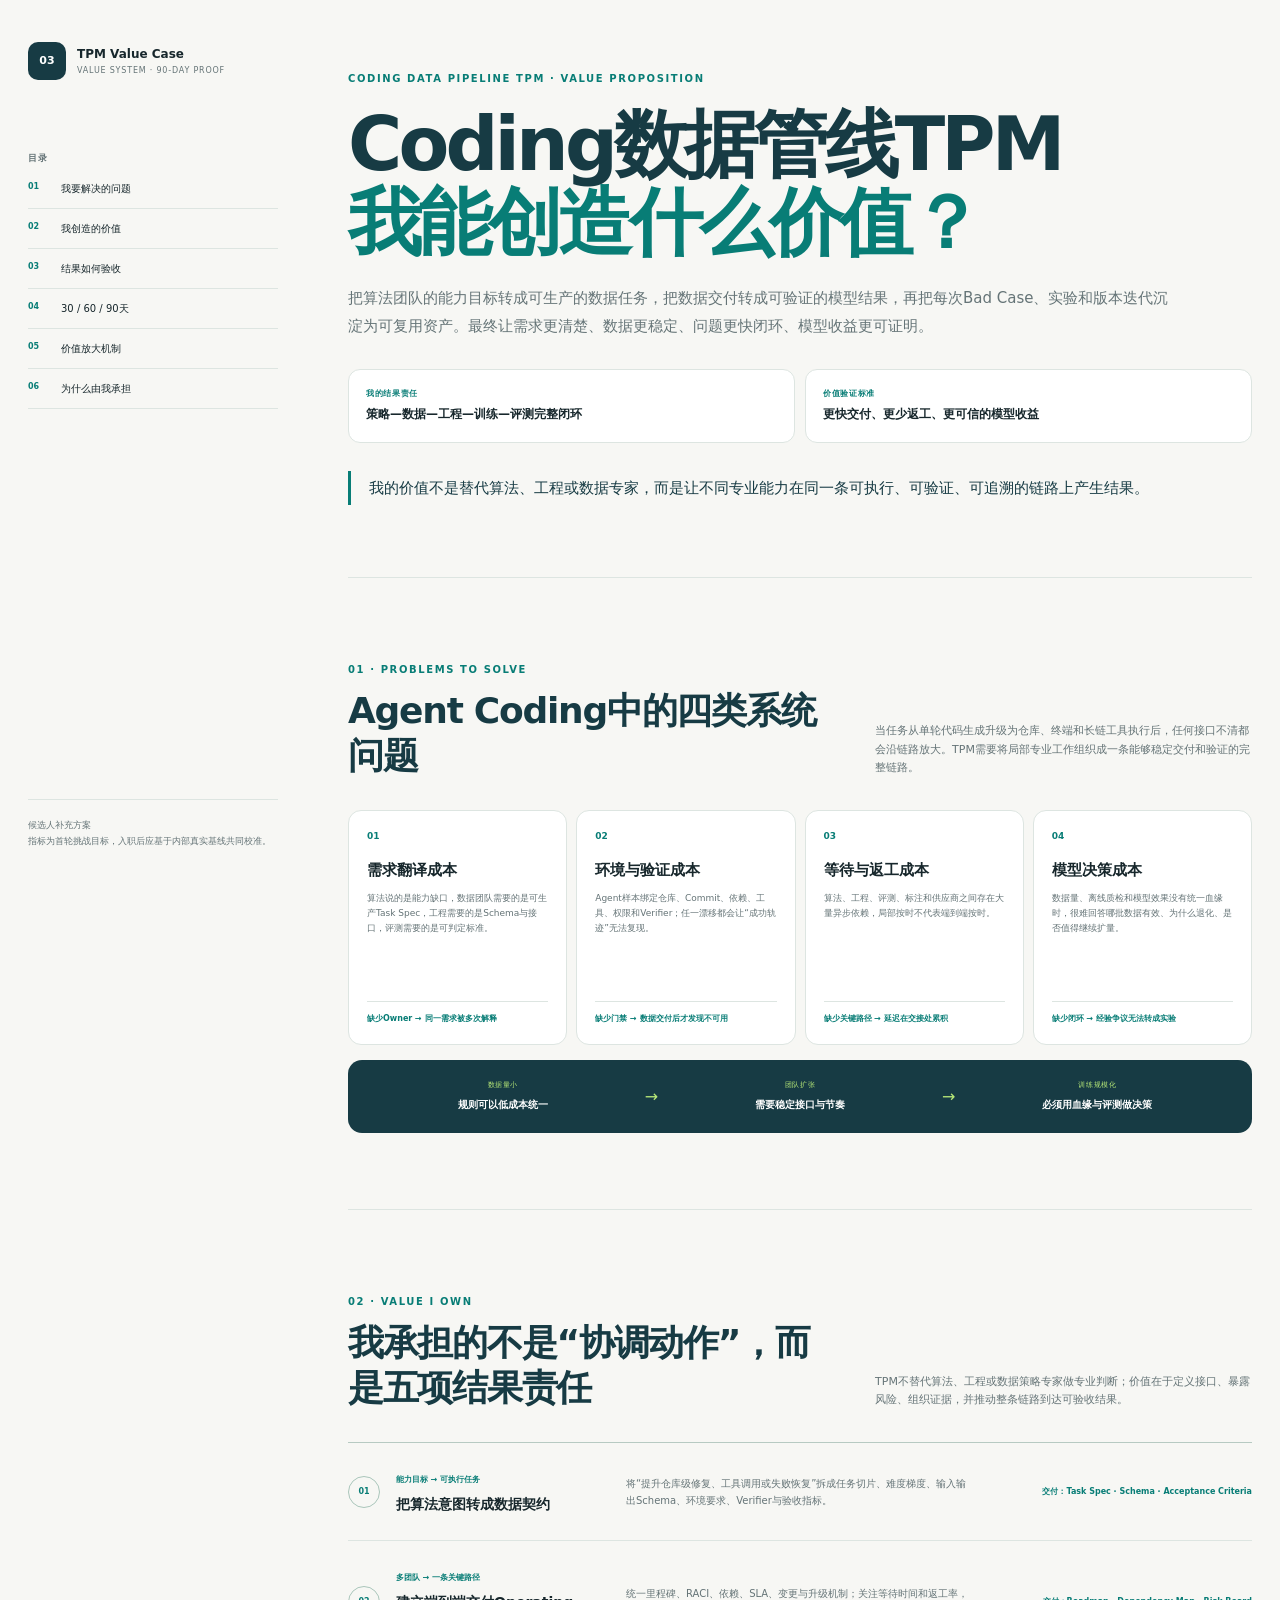
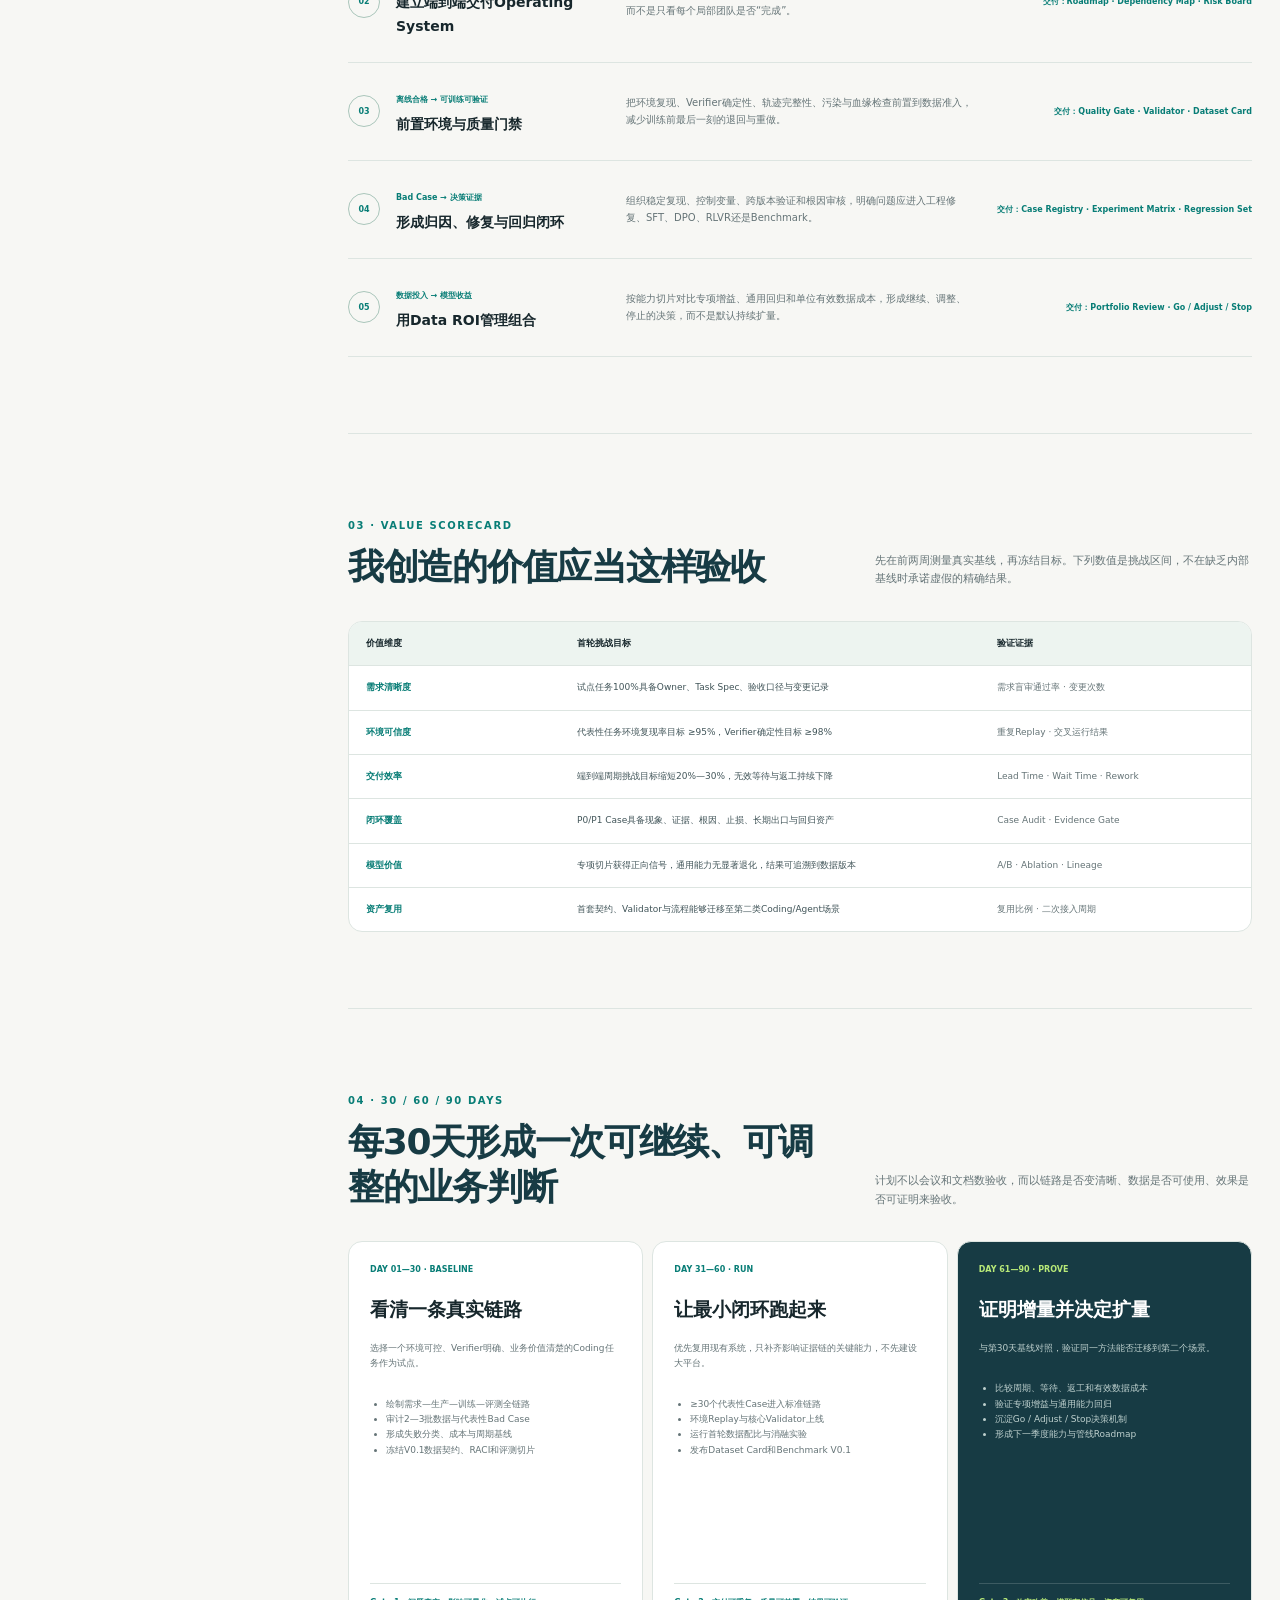
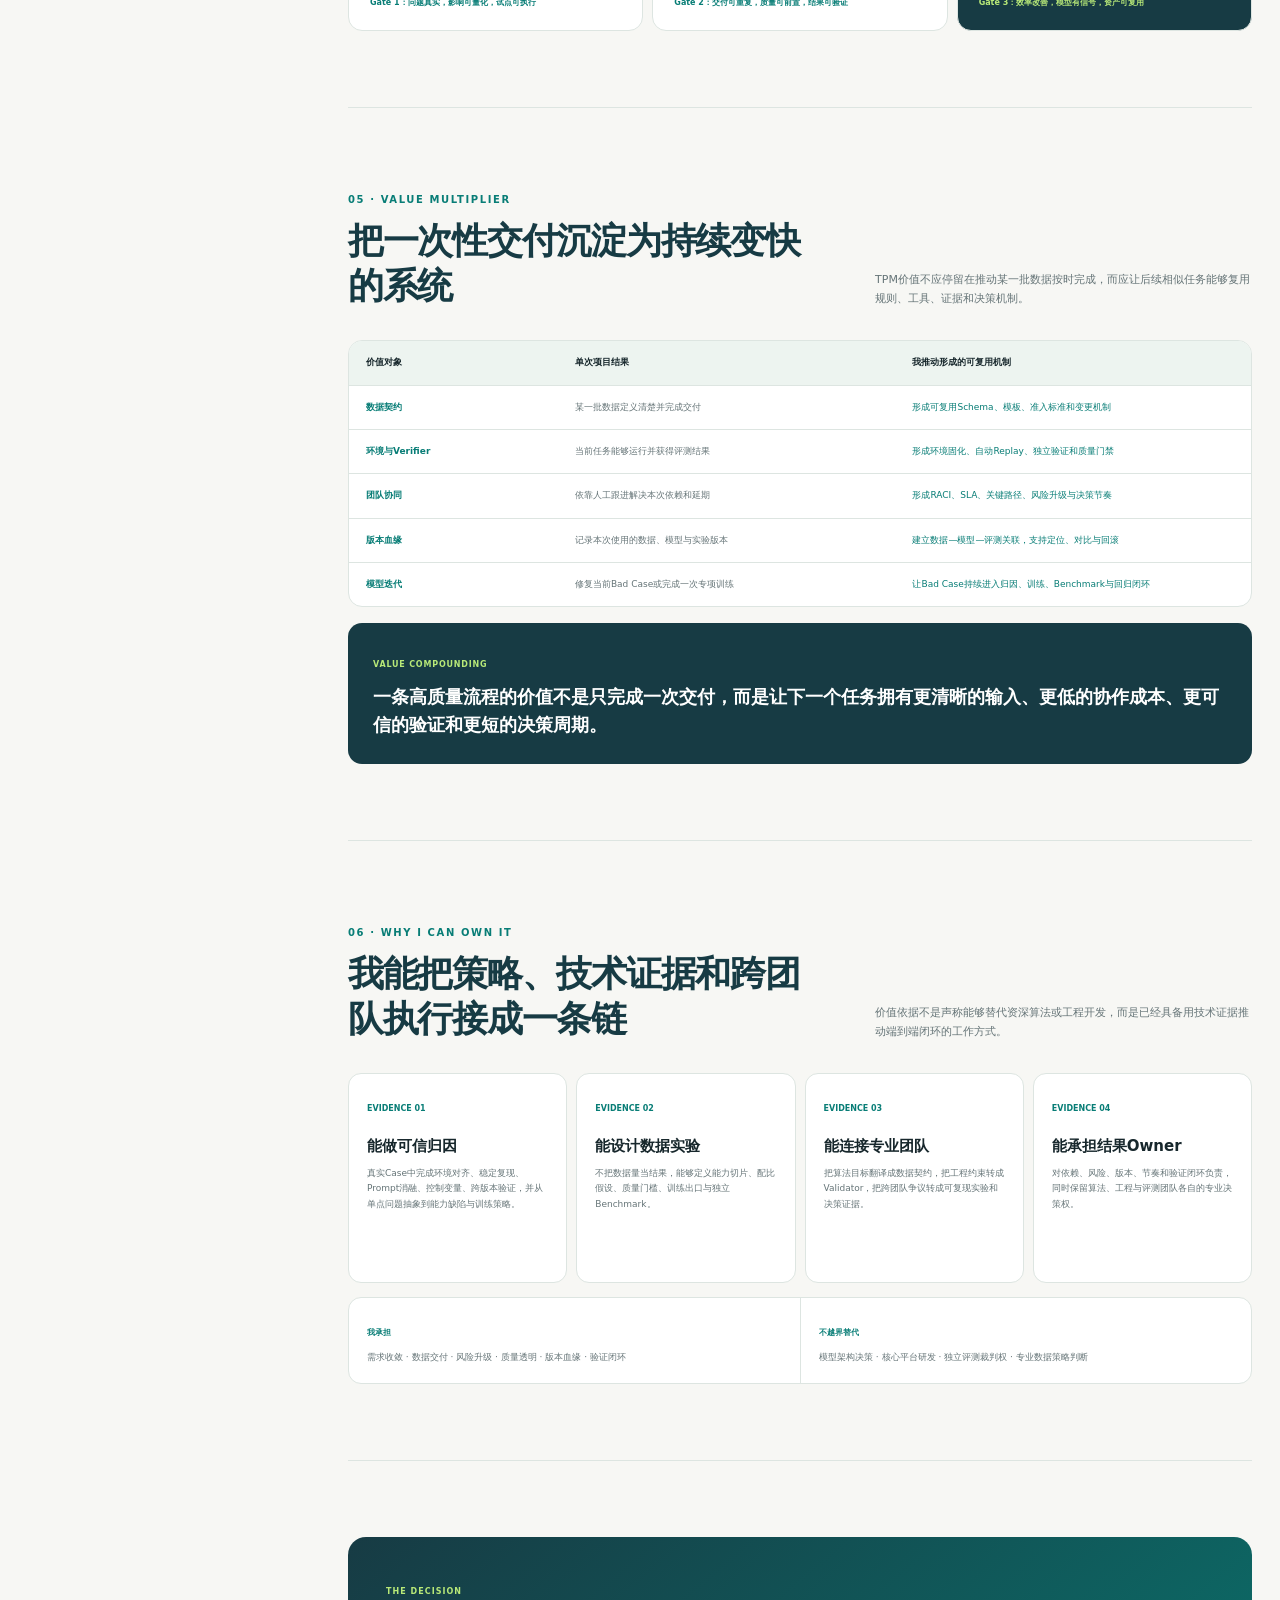
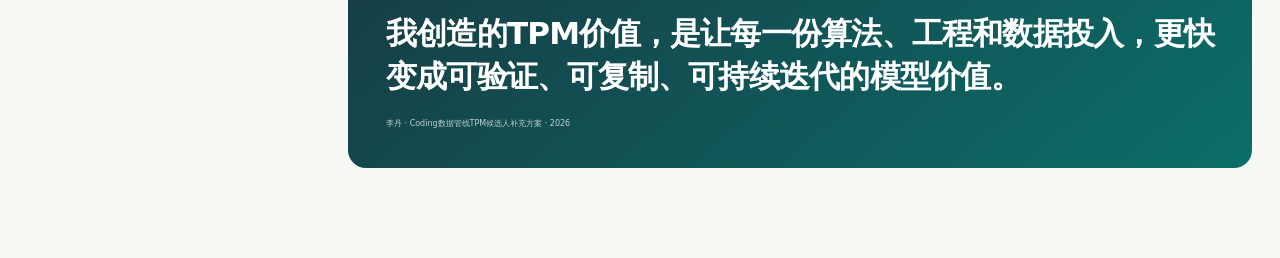
==== commit e488e091: "focus TPM page on candidate value" ====
--- a/90-day-value/index.html
+++ b/90-day-value/index.html
@@ -3,23 +3,23 @@
 <head>
   <meta charset="utf-8">
   <meta name="viewport" content="width=device-width,initial-scale=1">
-  <meta name="description" content="提前开放Coding数据管线TPM HC能够获得什么业务增量，以及李丹在30/60/90天可以交付的可验证结果。">
-  <meta property="og:title" content="提前开放HC｜Coding数据管线TPM价值方案">
-  <meta property="og:description" content="不是提前增加一个协调角色，而是提前建立Coding数据规模化所需的交付与验证系统。">
-  <title>提前开放HC｜Coding数据管线TPM价值方案</title>
+  <meta name="description" content="李丹作为Coding数据管线TPM能够创造的业务价值，以及30/60/90天可交付的验证结果。">
+  <meta property="og:title" content="Coding数据管线TPM｜价值证明方案">
+  <meta property="og:description" content="把能力目标转成可生产、可验证、可追溯的数据与模型闭环。">
+  <title>Coding数据管线TPM｜价值证明方案</title>
   <link rel="stylesheet" href="../value.css">
 </head>
 <body>
 <div class="layout">
   <aside class="sidebar">
-    <a class="brand" href="#top"><i>03</i><span><b>TPM Value Case</b><small>EARLY HC · 90-DAY PROOF</small></span></a>
+    <a class="brand" href="#top"><i>03</i><span><b>TPM Value Case</b><small>VALUE SYSTEM · 90-DAY PROOF</small></span></a>
     <nav class="toc" aria-label="目录">
       <span>目录</span>
-      <a href="#case"><b>01</b>为什么现在需要</a>
+      <a href="#case"><b>01</b>我要解决的问题</a>
       <a href="#value"><b>02</b>我创造的价值</a>
       <a href="#scorecard"><b>03</b>结果如何验收</a>
       <a href="#roadmap"><b>04</b>30 / 60 / 90天</a>
-      <a href="#timing"><b>05</b>现在招与以后招</a>
+      <a href="#multiplier"><b>05</b>价值放大机制</a>
       <a href="#fit"><b>06</b>为什么由我承担</a>
     </nav>
     <p class="side-note">候选人补充方案<br>指标为首轮挑战目标，入职后应基于内部真实基线共同校准。</p>
@@ -27,18 +27,18 @@
 
   <main class="content" id="top">
     <header class="hero">
-      <div class="eyebrow">THE EARLY-HC BUSINESS CASE</div>
-      <h1>提前开放 HC，<br><span>提前获得什么价值？</span></h1>
-      <p class="lead">不是提前增加一个“跟进进度的人”，而是在Coding与Agent数据规模扩大之前，先建立任务定义、环境复现、质量门禁、版本血缘和评测回流的共同工作方式。目标是让新增算法与数据人力更快转化为可验证的模型增益，而不是同步放大等待、返工和重复建设。</p>
+      <div class="eyebrow">CODING DATA PIPELINE TPM · VALUE PROPOSITION</div>
+      <h1>Coding数据管线TPM<br><span>我能创造什么价值？</span></h1>
+      <p class="lead">把算法团队的能力目标转成可生产的数据任务，把数据交付转成可验证的模型结果，再把每次Bad Case、实验和版本迭代沉淀为可复用资产。最终让需求更清楚、数据更稳定、问题更快闭环、模型收益更可证明。</p>
       <div class="hero-proof">
-        <div><span>提前介入的对象</span><b>数据规模化之前的接口与规则</b></div>
-        <div><span>90天证明的结果</span><b>更快交付、更少返工、更可信的模型收益</b></div>
+        <div><span>我的结果责任</span><b>策略—数据—工程—训练—评测完整闭环</b></div>
+        <div><span>价值验证标准</span><b>更快交付、更少返工、更可信的模型收益</b></div>
       </div>
-      <blockquote>提前招聘的价值，不是把未来的工作提前做；而是避免未来用更高成本补做今天缺失的基础设施。</blockquote>
+      <blockquote>我的价值不是替代算法、工程或数据专家，而是让不同专业能力在同一条可执行、可验证、可追溯的链路上产生结果。</blockquote>
     </header>
 
     <section class="section" id="case">
-      <div class="heading"><div><span class="eyebrow">01 · WHY NOW</span><h2>Agent Coding正在放大四类系统成本</h2></div><p>当任务从单轮代码生成升级为仓库、终端和长链工具执行后，任何接口不清都会沿链路放大。单纯增加数据策略或生产人力，并不会自然解决这些问题。</p></div>
+      <div class="heading"><div><span class="eyebrow">01 · PROBLEMS TO SOLVE</span><h2>Agent Coding中的四类系统问题</h2></div><p>当任务从单轮代码生成升级为仓库、终端和长链工具执行后，任何接口不清都会沿链路放大。TPM需要将局部专业工作组织成一条能够稳定交付和验证的完整链路。</p></div>
       <div class="cost-grid">
         <article><span>01</span><h3>需求翻译成本</h3><p>算法说的是能力缺口，数据团队需要的是可生产Task Spec，工程需要的是Schema与接口，评测需要的是可判定标准。</p><b>缺少Owner → 同一需求被多次解释</b></article>
         <article><span>02</span><h3>环境与验证成本</h3><p>Agent样本绑定仓库、Commit、依赖、工具、权限和Verifier；任一漂移都会让“成功轨迹”无法复现。</p><b>缺少门禁 → 数据交付后才发现不可用</b></article>
@@ -60,7 +60,7 @@
     </section>
 
     <section class="section" id="scorecard">
-      <div class="heading"><div><span class="eyebrow">03 · VALUE SCORECARD</span><h2>提前开放HC后，应当看到这些变化</h2></div><p>先在前两周测量真实基线，再冻结目标。下列数值是挑战区间，不在缺乏内部基线时承诺虚假的精确结果。</p></div>
+      <div class="heading"><div><span class="eyebrow">03 · VALUE SCORECARD</span><h2>我创造的价值应当这样验收</h2></div><p>先在前两周测量真实基线，再冻结目标。下列数值是挑战区间，不在缺乏内部基线时承诺虚假的精确结果。</p></div>
       <div class="scorecard">
         <div class="s-head"><b>价值维度</b><b>首轮挑战目标</b><b>验证证据</b></div>
         <div><strong>需求清晰度</strong><p>试点任务100%具备Owner、Task Spec、验收口径与变更记录</p><span>需求盲审通过率 · 变更次数</span></div>
@@ -81,17 +81,17 @@
       </div>
     </section>
 
-    <section class="section" id="timing">
-      <div class="heading"><div><span class="eyebrow">05 · TIMING DIFFERENCE</span><h2>现在招与以后招，差别不只是几个月</h2></div><p>越早统一数据接口和验证规则，改动的对象越少；等规模扩大后再补，TPM的第一阶段会变成历史债务治理。</p></div>
+    <section class="section" id="multiplier">
+      <div class="heading"><div><span class="eyebrow">05 · VALUE MULTIPLIER</span><h2>把一次性交付沉淀为持续变快的系统</h2></div><p>TPM价值不应停留在推动某一批数据按时完成，而应让后续相似任务能够复用规则、工具、证据和决策机制。</p></div>
       <div class="compare">
-        <div class="compare-head"><b>价值对象</b><b>现在提前开放</b><b>等需求“足够紧急”再开放</b></div>
-        <div><strong>数据契约</strong><p>在批量生产前统一，改动成本低</p><p>多种Schema并存，再做兼容与迁移</p></div>
-        <div><strong>环境与Verifier</strong><p>作为准入门槛，问题在上游暴露</p><p>训练或评测阶段才发现任务不可复现</p></div>
-        <div><strong>团队协同</strong><p>伴随团队扩张建立RACI和节奏</p><p>先形成局部习惯，再重新划分责任</p></div>
-        <div><strong>版本血缘</strong><p>从第一批试点保留数据—模型—评测关联</p><p>追溯历史批次，部分结论无法还原</p></div>
-        <div><strong>模型迭代</strong><p>Bad Case及时进入修复、训练与回归</p><p>重复出现后再专项治理，机会窗口后移</p></div>
+        <div class="compare-head"><b>价值对象</b><b>单次项目结果</b><b>我推动形成的可复用机制</b></div>
+        <div><strong>数据契约</strong><p>某一批数据定义清楚并完成交付</p><p>形成可复用Schema、模板、准入标准和变更机制</p></div>
+        <div><strong>环境与Verifier</strong><p>当前任务能够运行并获得评测结果</p><p>形成环境固化、自动Replay、独立验证和质量门禁</p></div>
+        <div><strong>团队协同</strong><p>依靠人工跟进解决本次依赖和延期</p><p>形成RACI、SLA、关键路径、风险升级与决策节奏</p></div>
+        <div><strong>版本血缘</strong><p>记录本次使用的数据、模型与实验版本</p><p>建立数据—模型—评测关联，支持定位、对比与回滚</p></div>
+        <div><strong>模型迭代</strong><p>修复当前Bad Case或完成一次专项训练</p><p>让Bad Case持续进入归因、训练、Benchmark与回归闭环</p></div>
       </div>
-      <div class="case-statement"><span>EARLY-HC LOGIC</span><h3>如果未来确定需要这个角色，那么最具杠杆的介入点不是“流程已经复杂以后”，而是“团队和数据正在扩张、规则仍能低成本统一的时候”。</h3></div>
+      <div class="case-statement"><span>VALUE COMPOUNDING</span><h3>一条高质量流程的价值不是只完成一次交付，而是让下一个任务拥有更清晰的输入、更低的协作成本、更可信的验证和更短的决策周期。</h3></div>
     </section>
 
     <section class="section" id="fit">
@@ -107,7 +107,7 @@
 
     <footer class="closing">
       <span>THE DECISION</span>
-      <h2>提前开放HC的回报，是让正在增长的每一份算法、工程和数据投入，更快变成可验证、可复制的模型价值。</h2>
+      <h2>我创造的TPM价值，是让每一份算法、工程和数据投入，更快变成可验证、可复制、可持续迭代的模型价值。</h2>
       <p>李丹 · Coding数据管线TPM候选人补充方案 · 2026</p>
     </footer>
   </main>
--- a/value.css
+++ b/value.css
@@ -47,7 +47,7 @@
 .roadmap ul{padding-left:16px}.roadmap b{font-size:8px;color:var(--teal);border-top:1px solid var(--line);padding-top:12px;margin-top:auto}.roadmap article:nth-child(3) b{color:var(--lime);border-color:rgba(255,255,255,.16)}
 .compare{background:#fff;border:1px solid var(--line);border-radius:14px;overflow:hidden}
 .compare>div{display:grid;grid-template-columns:.6fr 1fr 1fr;gap:16px;padding:14px 17px;border-top:1px solid var(--line);align-items:center}.compare>div:first-child{border:0}
-.compare-head{background:#edf4f0}.compare b,.compare strong,.compare p{font-size:9px}.compare strong{color:var(--teal)}.compare p{margin:0;color:var(--muted)}.compare>div p:last-child{color:#8b6540}
+.compare-head{background:#edf4f0}.compare b,.compare strong,.compare p{font-size:9px}.compare strong{color:var(--teal)}.compare p{margin:0;color:var(--muted)}.compare>div p:last-child{color:var(--teal)}
 .case-statement{margin-top:16px;background:var(--navy);color:#fff;border-radius:14px;padding:25px}.case-statement span{font-size:8px;color:var(--lime);font-weight:800;letter-spacing:.1em}.case-statement h3{font-size:18px;line-height:1.55;margin:8px 0 0}
 .fit-grid{display:grid;grid-template-columns:repeat(4,1fr);gap:9px}.fit-grid article{background:#fff;border:1px solid var(--line);border-radius:13px;padding:18px;min-height:210px}.fit-grid span{font-size:8px;color:var(--teal);font-weight:800}.fit-grid h3{font-size:15px;margin:14px 0 7px}.fit-grid p{font-size:9px;color:var(--muted);margin:0}
 .boundary{display:grid;grid-template-columns:1fr 1fr;margin-top:14px;border:1px solid var(--line);border-radius:13px;overflow:hidden;background:#fff}.boundary div{padding:18px}.boundary div+div{border-left:1px solid var(--line)}.boundary span{font-size:8px;color:var(--teal);font-weight:800}.boundary p{font-size:9px;color:var(--muted);margin:6px 0 0}
